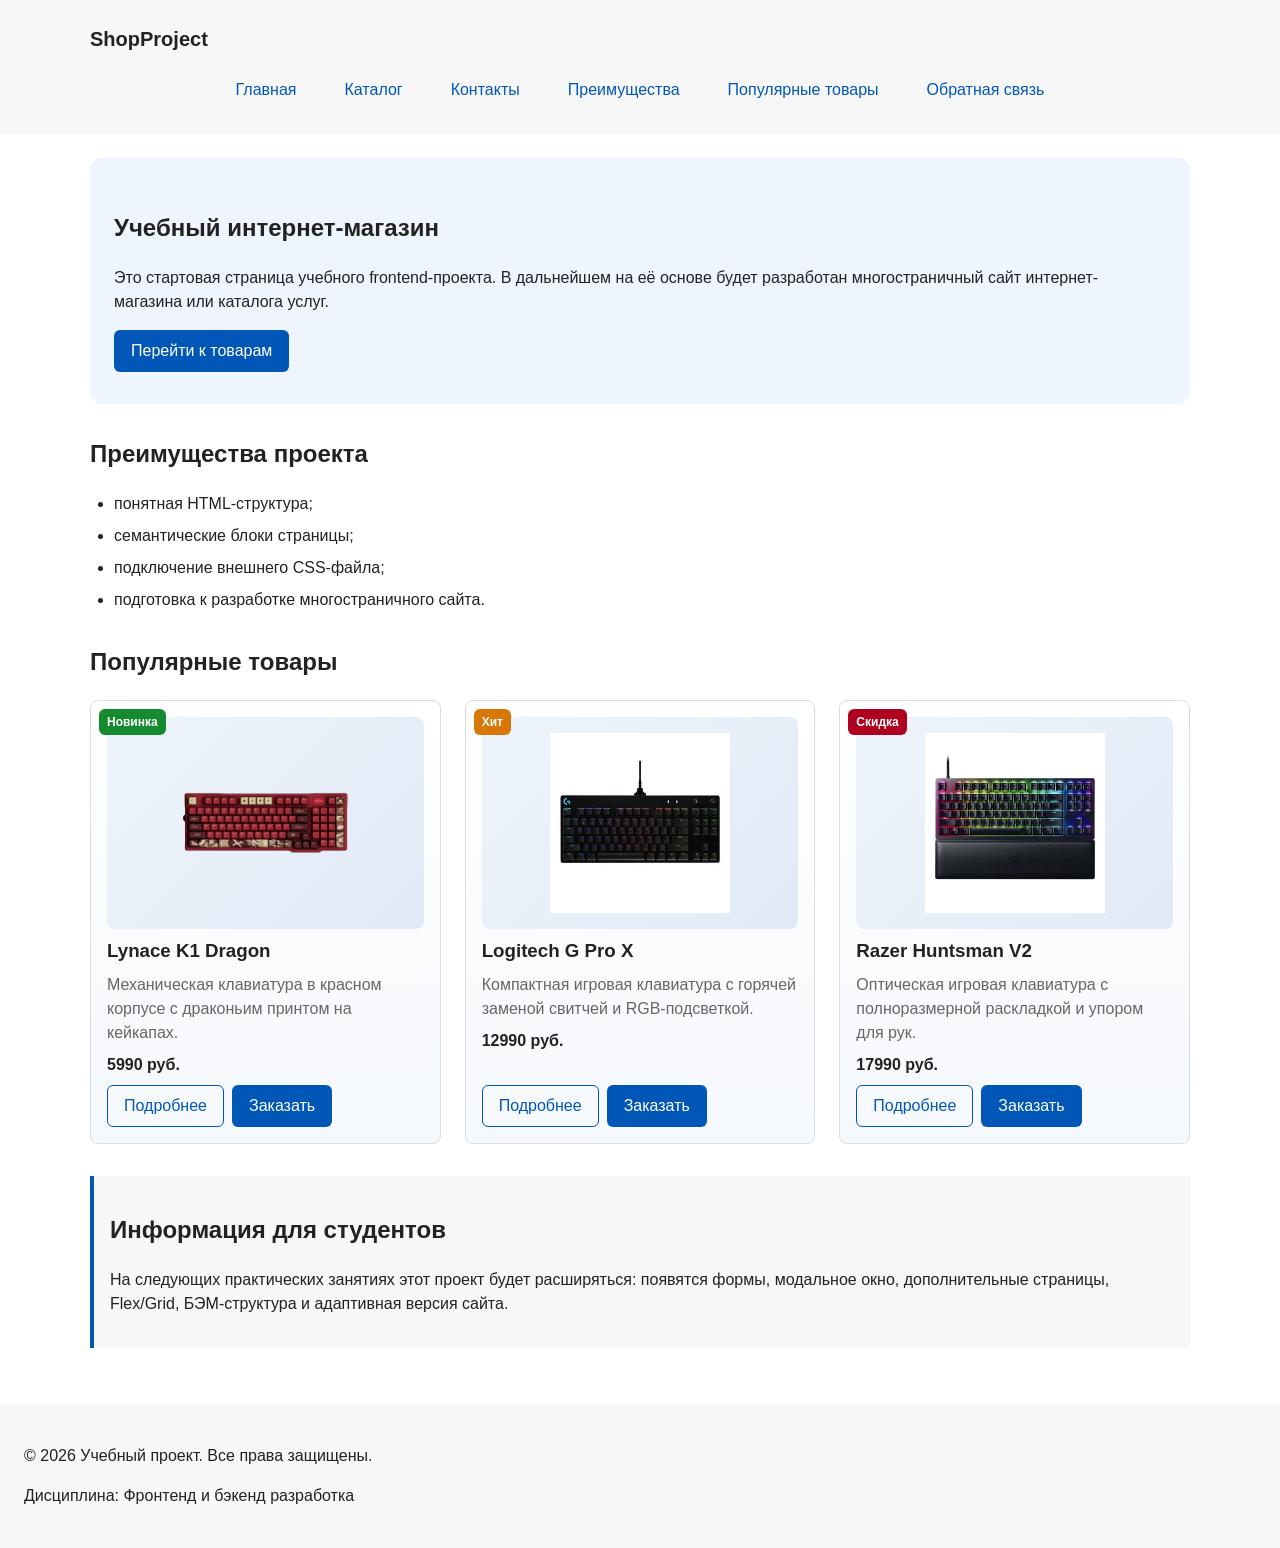
==== index.html @ 28cc7374 "chore: import original KR1 keyboard shop" ====
<!doctype html>
<html lang="ru">
  <head>
    <meta charset="UTF-8" />
    <meta name="viewport" content="width=device-width, initial-scale=1.0" />
    <title>Каталог товаров</title>
    <link rel="stylesheet" href="css/style.css" />
    <script src="js/main.js" defer></script>
  </head>
  <body>
    <header>
      <div class="site-header">
        <a class="site-logo" href="index.html">ShopProject</a>

        <nav class="site-nav" aria-label="Основная навигация">
          <ul class="site-nav__list">
            <li><a href="index.html">Главная</a></li>
            <li><a href="catalog.html">Каталог</a></li>
            <li><a href="contacts.html">Контакты</a></li>
            <li><a href="index.html#advantages">Преимущества</a></li>
            <li><a href="index.html#popular">Популярные товары</a></li>
            <li><a href="index.html#contacts">Обратная связь</a></li>
          </ul>
        </nav>
      </div>
    </header>

    <main>
      <section class="hero">
        <h1>Учебный интернет-магазин</h1>
        <p>
          Это стартовая страница учебного frontend-проекта. В дальнейшем на её
          основе будет разработан многостраничный сайт интернет-магазина или
          каталога услуг.
        </p>
        <a class="button" href="#popular">Перейти к товарам</a>
      </section>

      <section class="section" id="advantages">
        <h2>Преимущества проекта</h2>

        <ul class="advantages-list">
          <li>понятная HTML-структура;</li>
          <li>семантические блоки страницы;</li>
          <li>подключение внешнего CSS-файла;</li>
          <li>подготовка к разработке многостраничного сайта.</li>
        </ul>
      </section>

      <section class="section" id="popular">
        <h2>Популярные товары</h2>
        <div class="products-grid">
          <article class="product-card product-card--new">
            <span class="product-card__badge">Новинка</span>
            <div class="product-card__image-wrap">
              <img
                class="product-card__image"
                src="images/product-1.jpg"
                alt="Клавиатура Lynace K1 Dragon"
              />
            </div>
            <h3 class="product-card__title">Lynace K1 Dragon</h3>
            <p class="product-card__description">
              Механическая клавиатура в красном корпусе с драконьим принтом на
              кейкапах.
            </p>
            <p class="product-card__price">5990 руб.</p>
            <div class="product-card__actions">
              <a class="button button--ghost" href="product-1.html"
                >Подробнее</a
              >
              <button
                class="button product-card__button"
                type="button"
                data-product="Lynace K1 Dragon"
              >
                Заказать
              </button>
            </div>
          </article>

          <article class="product-card product-card--hit">
            <span class="product-card__badge">Хит</span>
            <div class="product-card__image-wrap">
              <img
                class="product-card__image"
                src="images/product-2.jpg"
                alt="Клавиатура Logitech G Pro X"
              />
            </div>
            <h3 class="product-card__title">Logitech G Pro X</h3>
            <p class="product-card__description">
              Компактная игровая клавиатура с горячей заменой свитчей и
              RGB-подсветкой.
            </p>
            <p class="product-card__price">12990 руб.</p>
            <div class="product-card__actions">
              <a class="button button--ghost" href="product-2.html"
                >Подробнее</a
              >
              <button
                class="button product-card__button"
                type="button"
                data-product="Logitech G Pro X"
              >
                Заказать
              </button>
            </div>
          </article>

          <article class="product-card product-card--discount">
            <span class="product-card__badge">Скидка</span>
            <div class="product-card__image-wrap">
              <img
                class="product-card__image"
                src="images/product-3.jpg"
                alt="Клавиатура Razer Huntsman V2"
              />
            </div>
            <h3 class="product-card__title">Razer Huntsman V2</h3>
            <p class="product-card__description">
              Оптическая игровая клавиатура с полноразмерной раскладкой и упором
              для рук.
            </p>
            <p class="product-card__price">17990 руб.</p>
            <div class="product-card__actions">
              <a class="button button--ghost" href="product.html">Подробнее</a>
              <button
                class="button product-card__button"
                type="button"
                data-product="Razer Huntsman V2"
              >
                Заказать
              </button>
            </div>
          </article>
        </div>
      </section>

      <aside class="aside-info">
        <h2>Информация для студентов</h2>
        <p>
          На следующих практических занятиях этот проект будет расширяться:
          появятся формы, модальное окно, дополнительные страницы, Flex/Grid,
          БЭМ-структура и адаптивная версия сайта.
        </p>
      </aside>
    </main>

    <footer id="contacts">
      <p>&copy; 2026 Учебный проект. Все права защищены.</p>
      <p>Дисциплина: Фронтенд и бэкенд разработка</p>
    </footer>
    <dialog
      class="order-dialog"
      id="order-dialog"
      aria-labelledby="order-dialog-title"
    >
      <h2 id="order-dialog-title">Оформление заявки</h2>

      <form
        class="order-form"
        id="order-form"
        action="#"
        method="post"
        novalidate
      >
        <input id="selected-product" name="selected-product" type="hidden" />

        <div class="form-field">
          <label for="order-name">Имя</label>
          <input
            id="order-name"
            name="name"
            type="text"
            placeholder="Введите ваше имя"
            minlength="2"
            autocomplete="given-name"
            required
          />
        </div>

        <div class="form-field">
          <label for="order-email">E-mail</label>
          <input
            id="order-email"
            name="email"
            type="email"
            placeholder="example@mail.ru"
            autocomplete="email"
            required
          />
        </div>

        <div class="form-field">
          <label for="order-phone">Телефон</label>
          <input
            id="order-phone"
            name="phone"
            type="tel"
            inputmode="tel"
            placeholder="+7 (900) 000-00-00"
            pattern="^\+7 \(\d{3}\) \d{3}-\d{2}-\d{2}$"
            required
          />
          <small>Формат: +7 (900) 000-00-00</small>
        </div>

        <div class="form-field">
          <label for="order-date">Дата связи</label>
          <input id="order-date" name="date" type="date" />
        </div>

        <div class="form-field">
          <label for="order-topic">Тема заявки</label>
          <select id="order-topic" name="topic" required>
            <option value="">Выберите тему</option>
            <option value="product">Заказ товара</option>
            <option value="consultation">Консультация</option>
            <option value="delivery">Доставка</option>
          </select>
        </div>

        <div class="form-field">
          <label for="order-comment">Комментарий</label>
          <textarea
            id="order-comment"
            name="comment"
            rows="4"
            placeholder="Укажите дополнительную информацию"
          ></textarea>
        </div>

        <div class="form-field form-field--checkbox">
          <label>
            <input
              id="order-agreement"
              name="agreement"
              type="checkbox"
              required
            />
            Я согласен на обработку данных
          </label>
        </div>

        <div class="form-actions">
          <button type="button" id="close-order-dialog">Закрыть</button>
          <button type="submit">Отправить заявку</button>
        </div>
      </form>
    </dialog>

    <p class="success-message" id="success-message" hidden>
      Форма успешно отправлена!
    </p>
  </body>
</html>
---- css/style.css ----
:root {
  --color-bg: #ffffff;
  --color-text: #222222;
  --color-muted: #666666;
  --color-primary: #0057b8;
  --color-primary-dark: #003f86;
  --color-border: #dddddd;
  --color-surface: #f7f7f7;
  --color-surface-accent: #eef5ff;
  --color-danger: #b00020;
  --color-success: #168a2f;
  --color-success-bg: #eefaf0;
  --color-white: #ffffff;

  /* Бэкграунды для карточек и фото */
  --card-bg: linear-gradient(180deg, #ffffff 0%, #f5f8fc 100%);
  --photo-bg: linear-gradient(135deg, #eef4fb 0%, #e0eaf6 100%);

  --space-xs: 4px;
  --space-sm: 8px;
  --space-md: 16px;
  --space-lg: 24px;
  --space-xl: 32px;
  --radius-sm: 6px;
  --radius-md: 8px;
  --radius-lg: 12px;
  --container-width: 1100px;
}

* { box-sizing: border-box; }

html { scroll-behavior: smooth; }

/* === ГЛАВНОЕ: футер всегда внизу === */
body {
  margin: 0;
  min-height: 100vh;
  display: grid;
  grid-template-rows: auto 1fr auto;
  font-family: Arial, sans-serif;
  line-height: 1.5;
  color: var(--color-text);
  background-color: var(--color-bg);
}

header, main, footer { padding: var(--space-lg); }
header, footer { background-color: var(--color-surface); }

a { color: var(--color-primary); }
a:hover { color: var(--color-primary-dark); }
a:focus-visible,
button:focus-visible,
input:focus-visible,
select:focus-visible,
textarea:focus-visible {
  outline: 2px solid var(--color-primary);
  outline-offset: 3px;
}

img { max-width: 100%; display: block; }

/* === Шапка === */
.site-header { max-width: var(--container-width); margin: 0 auto; }
.site-logo {
  font-weight: bold;
  text-decoration: none;
  color: var(--color-text);
  font-size: 1.25rem;
}
.site-nav__list {
  display: flex;
  flex-wrap: wrap;
  justify-content: center;
  align-items: center;
  gap: var(--space-md);
  padding: 0;
  margin: var(--space-md) 0 0;
  list-style: none;
}
.site-nav__list a {
  display: inline-block;
  padding: var(--space-sm) var(--space-md);
  color: var(--color-primary);
  text-decoration: none;
  border-radius: var(--radius-sm);
}
.site-nav__list a:hover,
.site-nav__link--active {
  color: var(--color-white);
  background-color: var(--color-primary);
}

/* === Секции === */
.hero {
  max-width: var(--container-width);
  margin: 0 auto var(--space-xl);
  padding: var(--space-xl) var(--space-lg);
  background-color: var(--color-surface-accent);
  border-radius: var(--radius-lg);
}
.section { max-width: var(--container-width); margin: 0 auto var(--space-xl); }
.section h2 { margin-top: 0; }
.advantages-list {
  display: grid;
  gap: var(--space-sm);
  padding-left: var(--space-lg);
}

/* === Карточки товаров === */
.products-grid {
  display: grid;
  grid-template-columns: repeat(3, 1fr);
  gap: var(--space-lg);
}
.product-card {
  position: relative;
  display: flex;
  flex-direction: column;
  gap: var(--space-sm);
  padding: var(--space-md);
  border: 1px solid var(--color-border);
  border-radius: var(--radius-md);
  background: var(--card-bg);
  transition: border-color 0.2s ease, box-shadow 0.2s ease, transform 0.2s ease;
}
.product-card:hover {
  border-color: var(--color-primary);
  box-shadow: 0 6px 18px rgba(0, 87, 184, 0.12);
  transform: translateY(-2px);
}

/* Подложка под фото */
.product-card__image-wrap {
  display: flex;
  align-items: center;
  justify-content: center;
  min-height: 200px;
  padding: var(--space-md);
  background: var(--photo-bg);
  border-radius: var(--radius-md);
}
.product-card__image {
  max-height: 180px;
  width: auto;
  object-fit: contain;
}

.product-card__badge {
  position: absolute;
  top: var(--space-sm);
  left: var(--space-sm);
  z-index: 2;
  padding: var(--space-xs) var(--space-sm);
  font-size: 12px;
  font-weight: 700;
  color: var(--color-white);
  background-color: var(--color-danger);
  border-radius: var(--radius-sm);
}
.product-card--new .product-card__badge { background-color: var(--color-success); }
.product-card--hit .product-card__badge { background-color: #d97706; }
.product-card--discount .product-card__badge { background-color: var(--color-danger); }

.product-card__title { margin: 0; }
.product-card__description { margin: 0; color: var(--color-muted); }
.product-card__price { margin: 0; font-weight: 700; }
.product-card__actions {
  display: flex;
  flex-wrap: wrap;
  gap: var(--space-sm);
  margin-top: auto;
}

/* === Кнопки === */
.button {
  display: inline-block;
  padding: var(--space-sm) var(--space-md);
  color: var(--color-white);
  background-color: var(--color-primary);
  text-decoration: none;
  border: 1px solid transparent;
  border-radius: var(--radius-sm);
  cursor: pointer;
  font: inherit;
}
.button:hover { background-color: var(--color-primary-dark); }
.button:focus-visible { outline: 2px solid var(--color-primary); outline-offset: 3px; }
.button:disabled, .button--disabled { opacity: 0.6; cursor: not-allowed; }
.button--ghost {
  color: var(--color-primary);
  background-color: transparent;
  border-color: var(--color-primary);
}
.button--ghost:hover { color: var(--color-white); background-color: var(--color-primary); }

/* === Aside === */
.aside-info {
  max-width: var(--container-width);
  margin: 0 auto var(--space-xl);
  padding: var(--space-md);
  border-left: 4px solid var(--color-primary);
  background-color: var(--color-surface);
}

/* === Хлебные крошки === */
.breadcrumbs {
  max-width: var(--container-width);
  margin: 0 auto var(--space-md);
  font-size: 14px;
  color: var(--color-muted);
}
.breadcrumbs a { color: var(--color-primary); }
.breadcrumbs span::before { content: " / "; color: var(--color-muted); }

/* === Каталог с фильтрами === */
.catalog-layout {
  max-width: var(--container-width);
  margin: 0 auto var(--space-xl);
  display: grid;
  grid-template-columns: 260px 1fr;
  grid-template-areas: "filters products";
  gap: var(--space-lg);
}
.catalog-filters {
  grid-area: filters;
  position: sticky;
  top: var(--space-md);
  align-self: start;
  padding: var(--space-md);
  border: 1px solid var(--color-border);
  border-radius: var(--radius-md);
  background-color: var(--color-surface);
}
.catalog-products { grid-area: products; }
.filters-form { display: grid; gap: var(--space-md); }
.filters-form fieldset {
  margin: 0;
  padding: var(--space-md);
  border: 1px solid var(--color-border);
  border-radius: var(--radius-sm);
}
.filters-form legend { font-weight: 700; }
.filters-form label { display: block; margin-bottom: var(--space-sm); }
.filters-form input[type="number"] {
  width: 100%;
  padding: 8px 10px;
  border: 1px solid var(--color-border);
  border-radius: var(--radius-sm);
  font: inherit;
}

/* === Карточка товара (страница) === */
.product-detail {
  max-width: var(--container-width);
  margin: 0 auto var(--space-xl);
  display: grid;
  grid-template-columns: minmax(280px, 1fr) 1.2fr;
  gap: var(--space-xl);
  align-items: start;
}
.product-detail__media {
  display: flex;
  align-items: center;
  justify-content: center;
  padding: var(--space-lg);
  background: var(--photo-bg);
  border-radius: var(--radius-lg);
  border: 1px solid var(--color-border);
}
.product-detail__image {
  max-height: 360px;
  width: auto;
  object-fit: contain;
}
.product-detail__info { padding: var(--space-md); background: var(--card-bg); border-radius: var(--radius-lg); }
.product-detail__price {
  font-size: 1.5rem;
  font-weight: 700;
  color: var(--color-primary);
}
.product-detail__features { padding-left: var(--space-lg); }
.product-detail__actions {
  display: flex;
  flex-wrap: wrap;
  gap: var(--space-sm);
  margin-top: var(--space-lg);
}

/* === Таблица === */
.table-wrap { overflow-x: auto; }
.spec-table { width: 100%; border-collapse: collapse; background-color: var(--color-bg); }
.spec-table caption {
  caption-side: top;
  text-align: left;
  font-weight: 700;
  margin-bottom: var(--space-sm);
}
.spec-table th, .spec-table td {
  padding: var(--space-sm) var(--space-md);
  border: 1px solid var(--color-border);
  text-align: left;
}
.spec-table thead th { background-color: var(--color-surface-accent); }
.spec-table tbody th { background-color: var(--color-surface); }

/* === Форма === */
.order-form { max-width: 640px; }
.order-form--page {
  margin: 0 auto;
  padding: var(--space-lg);
  border: 1px solid var(--color-border);
  border-radius: var(--radius-md);
  background: var(--card-bg);
}
.form-field { margin-bottom: var(--space-md); }
.form-field label { display: block; margin-bottom: var(--space-xs); }
.form-field input, .form-field select, .form-field textarea {
  width: 100%;
  padding: var(--space-sm) var(--space-md);
  border: 1px solid var(--color-border);
  border-radius: var(--radius-sm);
  font: inherit;
}
.form-field input[type="checkbox"] { width: auto; }
.form-field small { display: block; margin-top: var(--space-xs); color: var(--color-muted); }
.form-field input:hover, .form-field select:hover, .form-field textarea:hover { border-color: var(--color-primary); }
[aria-invalid="true"] { border-color: var(--color-danger); }
.form-actions { display: flex; gap: var(--space-sm); margin-top: var(--space-lg); }

.success-message {
  max-width: var(--container-width);
  margin: var(--space-lg) auto;
  padding: var(--space-md);
  border-left: 4px solid var(--color-success);
  background-color: var(--color-success-bg);
}

/* === Модальное окно === */
.order-dialog {
  width: min(100% - 32px, 560px);
  padding: var(--space-lg);
  border: none;
  border-radius: var(--radius-lg);
}
.order-dialog::backdrop { background-color: rgba(0, 0, 0, 0.5); }

/* === Фиксированная кнопка «Наверх» === */
.fixed-up {
  position: fixed;
  right: var(--space-lg);
  bottom: var(--space-lg);
  z-index: 10;
  padding: var(--space-sm) var(--space-md);
  color: var(--color-white);
  background-color: var(--color-primary);
  border-radius: var(--radius-sm);
  text-decoration: none;
  box-shadow: 0 2px 8px rgba(0, 0, 0, 0.2);
}
.fixed-up:hover { background-color: var(--color-primary-dark); }

:target { outline: 2px dashed var(--color-primary); outline-offset: 4px; }

/* === Адаптивность === */
@media (max-width: 800px) {
  .products-grid { grid-template-columns: repeat(2, 1fr); }
  .catalog-layout { grid-template-columns: 1fr; grid-template-areas: "filters" "products"; }
  .catalog-filters { position: static; }
  .product-detail { grid-template-columns: 1fr; }
}
@media (max-width: 520px) {
  .products-grid { grid-template-columns: 1fr; }
  .site-nav__list { flex-direction: column; align-items: stretch; }
}
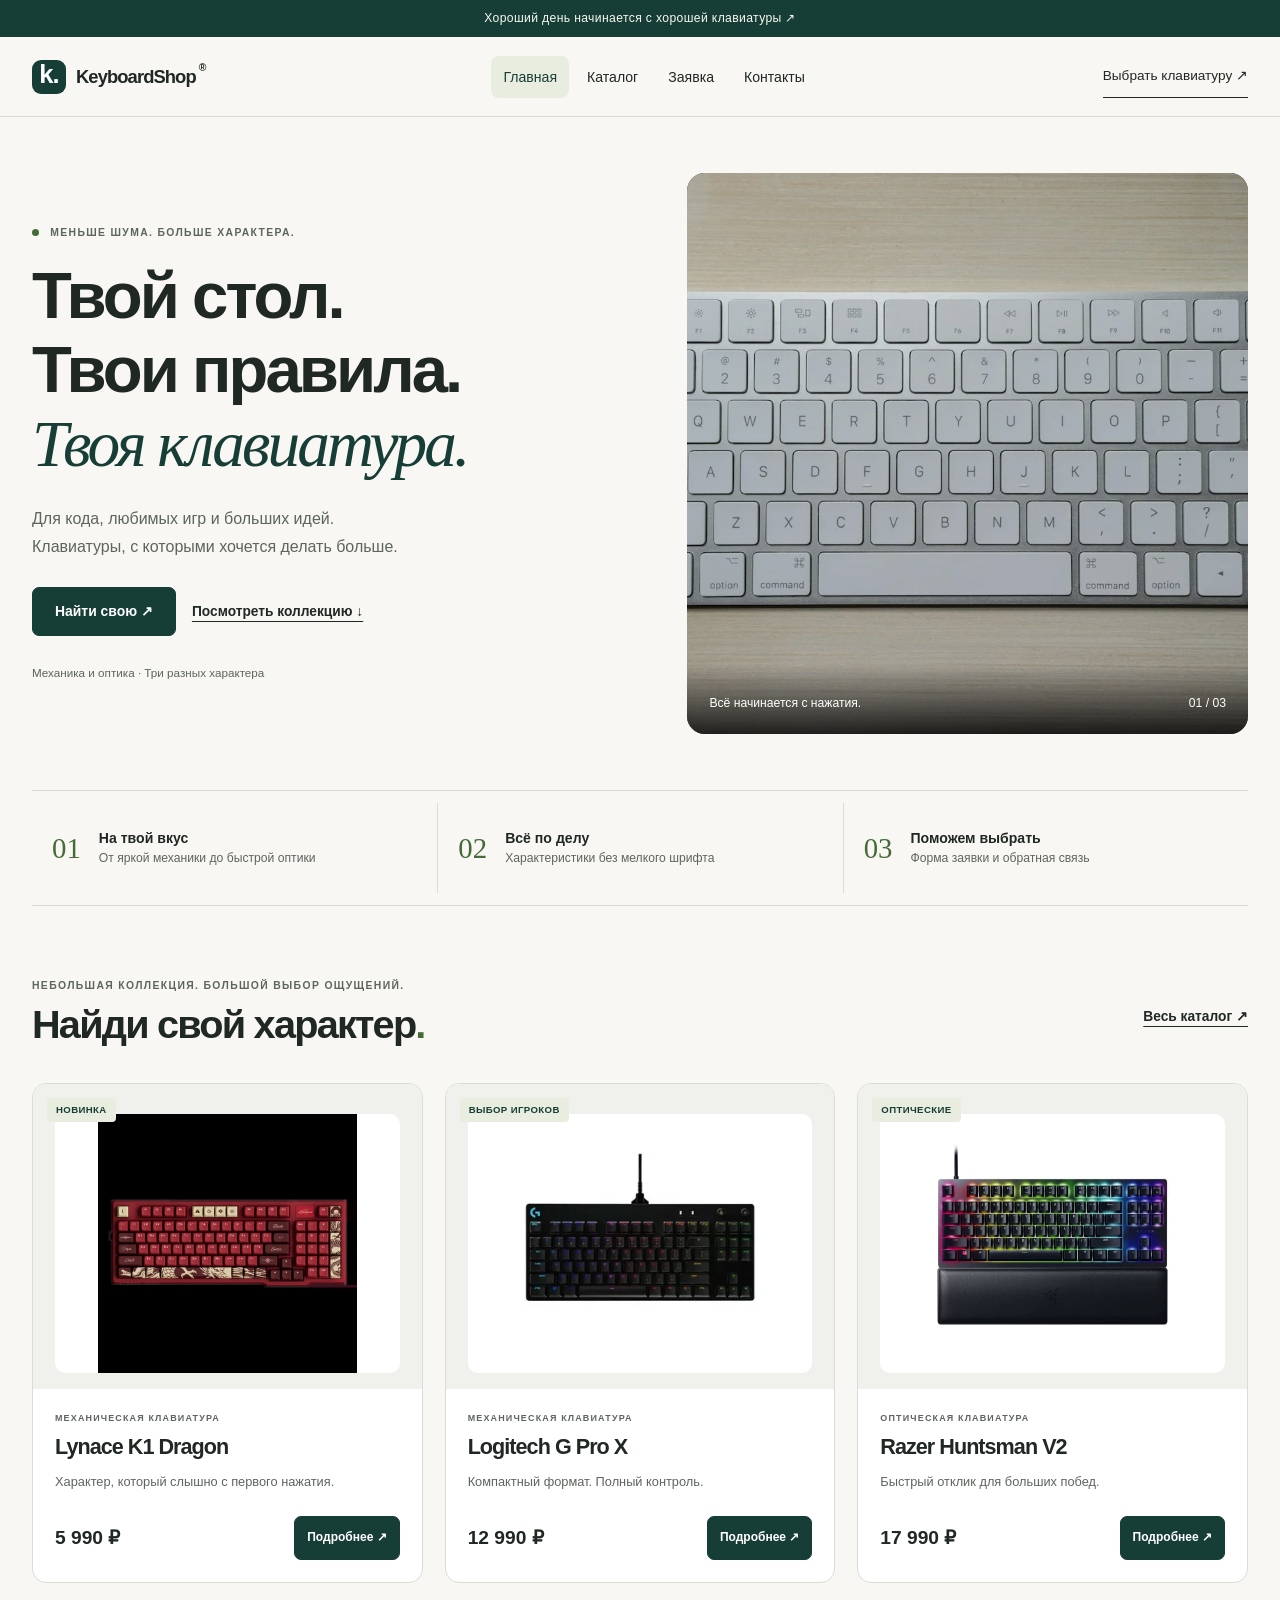
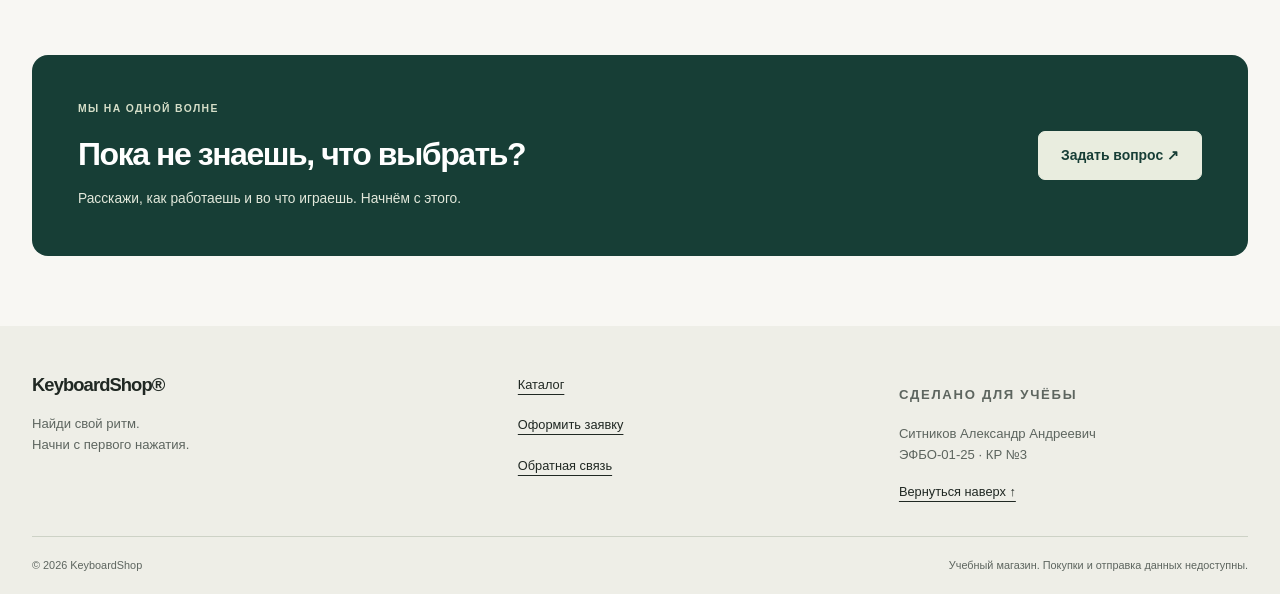
==== commit f9ff059d: "feat: add responsive layout styles" ====
--- a/index.html
+++ b/index.html
@@ -1,257 +1,5 @@
 <!doctype html>
-<html lang="ru">
-  <head>
-    <meta charset="UTF-8" />
-    <meta name="viewport" content="width=device-width, initial-scale=1.0" />
-    <title>Каталог товаров</title>
-    <link rel="stylesheet" href="css/style.css" />
-    <script src="js/main.js" defer></script>
-  </head>
-  <body>
-    <header>
-      <div class="site-header">
-        <a class="site-logo" href="index.html">ShopProject</a>
-
-        <nav class="site-nav" aria-label="Основная навигация">
-          <ul class="site-nav__list">
-            <li><a href="index.html">Главная</a></li>
-            <li><a href="catalog.html">Каталог</a></li>
-            <li><a href="contacts.html">Контакты</a></li>
-            <li><a href="index.html#advantages">Преимущества</a></li>
-            <li><a href="index.html#popular">Популярные товары</a></li>
-            <li><a href="index.html#contacts">Обратная связь</a></li>
-          </ul>
-        </nav>
-      </div>
-    </header>
-
-    <main>
-      <section class="hero">
-        <h1>Учебный интернет-магазин</h1>
-        <p>
-          Это стартовая страница учебного frontend-проекта. В дальнейшем на её
-          основе будет разработан многостраничный сайт интернет-магазина или
-          каталога услуг.
-        </p>
-        <a class="button" href="#popular">Перейти к товарам</a>
-      </section>
-
-      <section class="section" id="advantages">
-        <h2>Преимущества проекта</h2>
-
-        <ul class="advantages-list">
-          <li>понятная HTML-структура;</li>
-          <li>семантические блоки страницы;</li>
-          <li>подключение внешнего CSS-файла;</li>
-          <li>подготовка к разработке многостраничного сайта.</li>
-        </ul>
-      </section>
-
-      <section class="section" id="popular">
-        <h2>Популярные товары</h2>
-        <div class="products-grid">
-          <article class="product-card product-card--new">
-            <span class="product-card__badge">Новинка</span>
-            <div class="product-card__image-wrap">
-              <img
-                class="product-card__image"
-                src="images/product-1.jpg"
-                alt="Клавиатура Lynace K1 Dragon"
-              />
-            </div>
-            <h3 class="product-card__title">Lynace K1 Dragon</h3>
-            <p class="product-card__description">
-              Механическая клавиатура в красном корпусе с драконьим принтом на
-              кейкапах.
-            </p>
-            <p class="product-card__price">5990 руб.</p>
-            <div class="product-card__actions">
-              <a class="button button--ghost" href="product-1.html"
-                >Подробнее</a
-              >
-              <button
-                class="button product-card__button"
-                type="button"
-                data-product="Lynace K1 Dragon"
-              >
-                Заказать
-              </button>
-            </div>
-          </article>
-
-          <article class="product-card product-card--hit">
-            <span class="product-card__badge">Хит</span>
-            <div class="product-card__image-wrap">
-              <img
-                class="product-card__image"
-                src="images/product-2.jpg"
-                alt="Клавиатура Logitech G Pro X"
-              />
-            </div>
-            <h3 class="product-card__title">Logitech G Pro X</h3>
-            <p class="product-card__description">
-              Компактная игровая клавиатура с горячей заменой свитчей и
-              RGB-подсветкой.
-            </p>
-            <p class="product-card__price">12990 руб.</p>
-            <div class="product-card__actions">
-              <a class="button button--ghost" href="product-2.html"
-                >Подробнее</a
-              >
-              <button
-                class="button product-card__button"
-                type="button"
-                data-product="Logitech G Pro X"
-              >
-                Заказать
-              </button>
-            </div>
-          </article>
-
-          <article class="product-card product-card--discount">
-            <span class="product-card__badge">Скидка</span>
-            <div class="product-card__image-wrap">
-              <img
-                class="product-card__image"
-                src="images/product-3.jpg"
-                alt="Клавиатура Razer Huntsman V2"
-              />
-            </div>
-            <h3 class="product-card__title">Razer Huntsman V2</h3>
-            <p class="product-card__description">
-              Оптическая игровая клавиатура с полноразмерной раскладкой и упором
-              для рук.
-            </p>
-            <p class="product-card__price">17990 руб.</p>
-            <div class="product-card__actions">
-              <a class="button button--ghost" href="product.html">Подробнее</a>
-              <button
-                class="button product-card__button"
-                type="button"
-                data-product="Razer Huntsman V2"
-              >
-                Заказать
-              </button>
-            </div>
-          </article>
-        </div>
-      </section>
-
-      <aside class="aside-info">
-        <h2>Информация для студентов</h2>
-        <p>
-          На следующих практических занятиях этот проект будет расширяться:
-          появятся формы, модальное окно, дополнительные страницы, Flex/Grid,
-          БЭМ-структура и адаптивная версия сайта.
-        </p>
-      </aside>
-    </main>
-
-    <footer id="contacts">
-      <p>&copy; 2026 Учебный проект. Все права защищены.</p>
-      <p>Дисциплина: Фронтенд и бэкенд разработка</p>
-    </footer>
-    <dialog
-      class="order-dialog"
-      id="order-dialog"
-      aria-labelledby="order-dialog-title"
-    >
-      <h2 id="order-dialog-title">Оформление заявки</h2>
-
-      <form
-        class="order-form"
-        id="order-form"
-        action="#"
-        method="post"
-        novalidate
-      >
-        <input id="selected-product" name="selected-product" type="hidden" />
-
-        <div class="form-field">
-          <label for="order-name">Имя</label>
-          <input
-            id="order-name"
-            name="name"
-            type="text"
-            placeholder="Введите ваше имя"
-            minlength="2"
-            autocomplete="given-name"
-            required
-          />
-        </div>
-
-        <div class="form-field">
-          <label for="order-email">E-mail</label>
-          <input
-            id="order-email"
-            name="email"
-            type="email"
-            placeholder="example@mail.ru"
-            autocomplete="email"
-            required
-          />
-        </div>
-
-        <div class="form-field">
-          <label for="order-phone">Телефон</label>
-          <input
-            id="order-phone"
-            name="phone"
-            type="tel"
-            inputmode="tel"
-            placeholder="+7 (900) 000-00-00"
-            pattern="^\+7 \(\d{3}\) \d{3}-\d{2}-\d{2}$"
-            required
-          />
-          <small>Формат: +7 (900) 000-00-00</small>
-        </div>
-
-        <div class="form-field">
-          <label for="order-date">Дата связи</label>
-          <input id="order-date" name="date" type="date" />
-        </div>
-
-        <div class="form-field">
-          <label for="order-topic">Тема заявки</label>
-          <select id="order-topic" name="topic" required>
-            <option value="">Выберите тему</option>
-            <option value="product">Заказ товара</option>
-            <option value="consultation">Консультация</option>
-            <option value="delivery">Доставка</option>
-          </select>
-        </div>
-
-        <div class="form-field">
-          <label for="order-comment">Комментарий</label>
-          <textarea
-            id="order-comment"
-            name="comment"
-            rows="4"
-            placeholder="Укажите дополнительную информацию"
-          ></textarea>
-        </div>
-
-        <div class="form-field form-field--checkbox">
-          <label>
-            <input
-              id="order-agreement"
-              name="agreement"
-              type="checkbox"
-              required
-            />
-            Я согласен на обработку данных
-          </label>
-        </div>
-
-        <div class="form-actions">
-          <button type="button" id="close-order-dialog">Закрыть</button>
-          <button type="submit">Отправить заявку</button>
-        </div>
-      </form>
-    </dialog>
-
-    <p class="success-message" id="success-message" hidden>
-      Форма успешно отправлена!
-    </p>
-  </body>
-</html>
+<html lang="ru"><head><meta charset="utf-8"><meta name="viewport" content="width=device-width, initial-scale=1.0"><meta name="description" content="Механические и оптические клавиатуры. Найдите свой характер в коллекции KeyboardShop."><meta name="theme-color" content="#173e36"><title>Клавиатуры с характером — KeyboardShop</title><link rel="icon" href="images/favicon.svg" type="image/svg+xml"><link rel="stylesheet" href="css/style.css"><link rel="stylesheet" href="css/responsive.css"><script src="js/main.js" defer></script></head>
+<body id="top"><a class="skip-link" href="#main">Перейти к содержимому</a><div class="announcement">Хороший день начинается с хорошей клавиатуры ↗</div><header class="site-header"><div class="container site-header__inner"><a class="site-logo" href="index.html"><span class="logo-key" aria-hidden="true">k.</span>KeyboardShop<span class="logo-dot" aria-hidden="true">®</span></a><details class="nav-menu"><summary>Меню <span aria-hidden="true">☰</span></summary><nav aria-label="Основная навигация"><ul class="site-nav__list"><li><a href="index.html" aria-current="page">Главная</a></li><li><a href="catalog.html">Каталог</a></li><li><a href="order.html">Заявка</a></li><li><a href="contacts.html">Контакты</a></li></ul></nav></details><a class="header-link" href="catalog.html">Выбрать клавиатуру ↗</a></div></header><main id="main" class="container" tabindex="-1"><section class="hero"><div class="hero__content"><p class="eyebrow"><span class="status-dot"></span> Меньше шума. Больше характера.</p><h1>Твой стол.<br>Твои правила.<br><em>Твоя клавиатура.</em></h1><p class="hero__description">Для кода, любимых игр и больших идей.<br>Клавиатуры, с которыми хочется делать больше.</p><div class="hero__actions"><a class="button" href="catalog.html">Найти свою ↗</a><a class="text-link" href="#popular">Посмотреть коллекцию ↓</a></div><p class="hero__footnote">Механика и оптика · Три разных характера</p></div><div class="hero__visual"><picture><source media="(min-width: 768px)" type="image/webp" srcset="images/hero-1200.webp"><source type="image/webp" srcset="images/hero-640.webp"><img src="images/hero.jpg" width="1200" height="900" alt="Механическая клавиатура с подсветкой на рабочем столе" fetchpriority="high"></picture><div class="hero__caption"><span>Всё начинается с нажатия.</span><span aria-hidden="true">01 / 03</span></div></div></section><section class="advantages" id="advantages" aria-label="Почему KeyboardShop"><div><span class="feature-number">01</span><p><strong>На твой вкус</strong><br>От яркой механики до быстрой оптики</p></div><div><span class="feature-number">02</span><p><strong>Всё по делу</strong><br>Характеристики без мелкого шрифта</p></div><div><span class="feature-number">03</span><p><strong>Поможем выбрать</strong><br>Форма заявки и обратная связь</p></div></section><section class="section" id="popular"><div class="section-heading"><div><p class="eyebrow">Небольшая коллекция. Большой выбор ощущений.</p><h2>Найди свой характер<span class="accent">.</span></h2></div><a class="text-link" href="catalog.html">Весь каталог ↗</a></div><div class="products-grid"><article class="product-card" data-price="5990" data-kind="mechanical"><div class="product-card__image-wrap"><span class="product-card__badge">Новинка</span><picture><source type="image/webp" srcset="images/product-1-320.webp 320w, images/product-1-800.webp 800w" sizes="(min-width: 1024px) 350px, (min-width: 640px) 45vw, 90vw"><img class="product-card__image" src="images/product-1.jpg" alt="Lynace K1 Dragon — клавиатура из каталога" width="800" height="800" loading=lazy></picture></div><div class="product-card__body"><p class="eyebrow">Механическая клавиатура</p><h3 class="product-card__title"><a href="product-1.html">Lynace K1 Dragon</a></h3><p class="product-card__description">Характер, который слышно с первого нажатия.</p><div class="product-card__bottom"><p class="product-card__price">5 990 ₽</p><a class="button button--small" href="product-1.html" aria-label="Подробнее о Lynace K1 Dragon">Подробнее ↗</a></div></div></article><article class="product-card" data-price="12990" data-kind="mechanical"><div class="product-card__image-wrap"><span class="product-card__badge">Выбор игроков</span><picture><source type="image/webp" srcset="images/product-2-320.webp 320w" sizes="(min-width: 1024px) 350px, (min-width: 640px) 45vw, 90vw"><img class="product-card__image" src="images/product-2.jpg" alt="Logitech G Pro X — клавиатура из каталога" width="320" height="320" loading=lazy></picture></div><div class="product-card__body"><p class="eyebrow">Механическая клавиатура</p><h3 class="product-card__title"><a href="product-2.html">Logitech G Pro X</a></h3><p class="product-card__description">Компактный формат. Полный контроль.</p><div class="product-card__bottom"><p class="product-card__price">12 990 ₽</p><a class="button button--small" href="product-2.html" aria-label="Подробнее о Logitech G Pro X">Подробнее ↗</a></div></div></article><article class="product-card" data-price="17990" data-kind="optical"><div class="product-card__image-wrap"><span class="product-card__badge">Оптические</span><picture><source type="image/webp" srcset="images/product-3-320.webp 320w, images/product-3-800.webp 800w" sizes="(min-width: 1024px) 350px, (min-width: 640px) 45vw, 90vw"><img class="product-card__image" src="images/product-3.jpg" alt="Razer Huntsman V2 — клавиатура из каталога" width="800" height="800" loading=lazy></picture></div><div class="product-card__body"><p class="eyebrow">Оптическая клавиатура</p><h3 class="product-card__title"><a href="product.html">Razer Huntsman V2</a></h3><p class="product-card__description">Быстрый отклик для больших побед.</p><div class="product-card__bottom"><p class="product-card__price">17 990 ₽</p><a class="button button--small" href="product.html" aria-label="Подробнее о Razer Huntsman V2">Подробнее ↗</a></div></div></article></div></section><section class="help-banner"><div><p class="eyebrow">Мы на одной волне</p><h2>Пока не знаешь, что выбрать?</h2><p>Расскажи, как работаешь и во что играешь. Начнём с этого.</p></div><a class="button button--light" href="contacts.html#feedback">Задать вопрос ↗</a></section></main>
+<footer class="site-footer" id="contacts"><div class="container footer-grid"><div><a class="site-logo" href="index.html">KeyboardShop®</a><p>Найди свой ритм.<br>Начни с первого нажатия.</p></div><nav aria-label="Навигация в подвале"><a href="catalog.html">Каталог</a><a href="order.html">Оформить заявку</a><a href="contacts.html#feedback">Обратная связь</a></nav><div><p class="eyebrow">Сделано для учёбы</p><p>Ситников Александр Андреевич<br>ЭФБО-01-25 · КР №3</p><a href="#top">Вернуться наверх ↑</a></div></div><div class="container footer-bottom"><span>© 2026 KeyboardShop</span><span>Учебный магазин. Покупки и отправка данных недоступны.</span></div></footer>
+<dialog class="order-dialog" id="order-dialog" aria-labelledby="dialog-title"><div class="dialog-heading"><h2 id="dialog-title">Быстрая заявка</h2><button class="icon-button" type="button" data-close-dialog aria-label="Закрыть окно">×</button></div><p id="dialog-product"></p><p>Данные проверяются локально и не отправляются.</p><form class="order-form" data-demo-form><input name="product" type="hidden"><div class="form-field"><label for="quick-name">Ваше имя *</label><input id="quick-name" name="name" autocomplete="name" required minlength="2"></div><div class="form-field"><label for="quick-email">Электронная почта *</label><input id="quick-email" name="email" type="email" autocomplete="email" required></div><button class="button form-field--wide" type="submit">Проверить заявку</button><p class="form-status form-field--wide" role="status" tabindex="-1"></p></form></dialog></body></html>
--- a/css/style.css
+++ b/css/style.css
@@ -1,374 +1,143 @@
-:root {
-  --color-bg: #ffffff;
-  --color-text: #222222;
-  --color-muted: #666666;
-  --color-primary: #0057b8;
-  --color-primary-dark: #003f86;
-  --color-border: #dddddd;
-  --color-surface: #f7f7f7;
-  --color-surface-accent: #eef5ff;
-  --color-danger: #b00020;
-  --color-success: #168a2f;
-  --color-success-bg: #eefaf0;
-  --color-white: #ffffff;
-
-  /* Бэкграунды для карточек и фото */
-  --card-bg: linear-gradient(180deg, #ffffff 0%, #f5f8fc 100%);
-  --photo-bg: linear-gradient(135deg, #eef4fb 0%, #e0eaf6 100%);
-
-  --space-xs: 4px;
-  --space-sm: 8px;
-  --space-md: 16px;
-  --space-lg: 24px;
-  --space-xl: 32px;
-  --radius-sm: 6px;
-  --radius-md: 8px;
-  --radius-lg: 12px;
-  --container-width: 1100px;
-}
-
-* { box-sizing: border-box; }
-
-html { scroll-behavior: smooth; }
-
-/* === ГЛАВНОЕ: футер всегда внизу === */
-body {
-  margin: 0;
-  min-height: 100vh;
-  display: grid;
-  grid-template-rows: auto 1fr auto;
-  font-family: Arial, sans-serif;
-  line-height: 1.5;
-  color: var(--color-text);
-  background-color: var(--color-bg);
-}
-
-header, main, footer { padding: var(--space-lg); }
-header, footer { background-color: var(--color-surface); }
-
-a { color: var(--color-primary); }
-a:hover { color: var(--color-primary-dark); }
-a:focus-visible,
-button:focus-visible,
-input:focus-visible,
-select:focus-visible,
-textarea:focus-visible {
-  outline: 2px solid var(--color-primary);
-  outline-offset: 3px;
-}
-
-img { max-width: 100%; display: block; }
-
-/* === Шапка === */
-.site-header { max-width: var(--container-width); margin: 0 auto; }
-.site-logo {
-  font-weight: bold;
-  text-decoration: none;
-  color: var(--color-text);
-  font-size: 1.25rem;
-}
-.site-nav__list {
-  display: flex;
-  flex-wrap: wrap;
-  justify-content: center;
-  align-items: center;
-  gap: var(--space-md);
-  padding: 0;
-  margin: var(--space-md) 0 0;
-  list-style: none;
-}
-.site-nav__list a {
-  display: inline-block;
-  padding: var(--space-sm) var(--space-md);
-  color: var(--color-primary);
-  text-decoration: none;
-  border-radius: var(--radius-sm);
-}
-.site-nav__list a:hover,
-.site-nav__link--active {
-  color: var(--color-white);
-  background-color: var(--color-primary);
-}
-
-/* === Секции === */
-.hero {
-  max-width: var(--container-width);
-  margin: 0 auto var(--space-xl);
-  padding: var(--space-xl) var(--space-lg);
-  background-color: var(--color-surface-accent);
-  border-radius: var(--radius-lg);
-}
-.section { max-width: var(--container-width); margin: 0 auto var(--space-xl); }
-.section h2 { margin-top: 0; }
-.advantages-list {
-  display: grid;
-  gap: var(--space-sm);
-  padding-left: var(--space-lg);
-}
-
-/* === Карточки товаров === */
-.products-grid {
-  display: grid;
-  grid-template-columns: repeat(3, 1fr);
-  gap: var(--space-lg);
-}
-.product-card {
-  position: relative;
-  display: flex;
-  flex-direction: column;
-  gap: var(--space-sm);
-  padding: var(--space-md);
-  border: 1px solid var(--color-border);
-  border-radius: var(--radius-md);
-  background: var(--card-bg);
-  transition: border-color 0.2s ease, box-shadow 0.2s ease, transform 0.2s ease;
-}
-.product-card:hover {
-  border-color: var(--color-primary);
-  box-shadow: 0 6px 18px rgba(0, 87, 184, 0.12);
-  transform: translateY(-2px);
-}
-
-/* Подложка под фото */
-.product-card__image-wrap {
-  display: flex;
-  align-items: center;
-  justify-content: center;
-  min-height: 200px;
-  padding: var(--space-md);
-  background: var(--photo-bg);
-  border-radius: var(--radius-md);
-}
-.product-card__image {
-  max-height: 180px;
-  width: auto;
-  object-fit: contain;
-}
-
-.product-card__badge {
-  position: absolute;
-  top: var(--space-sm);
-  left: var(--space-sm);
-  z-index: 2;
-  padding: var(--space-xs) var(--space-sm);
-  font-size: 12px;
-  font-weight: 700;
-  color: var(--color-white);
-  background-color: var(--color-danger);
-  border-radius: var(--radius-sm);
-}
-.product-card--new .product-card__badge { background-color: var(--color-success); }
-.product-card--hit .product-card__badge { background-color: #d97706; }
-.product-card--discount .product-card__badge { background-color: var(--color-danger); }
-
-.product-card__title { margin: 0; }
-.product-card__description { margin: 0; color: var(--color-muted); }
-.product-card__price { margin: 0; font-weight: 700; }
-.product-card__actions {
-  display: flex;
-  flex-wrap: wrap;
-  gap: var(--space-sm);
-  margin-top: auto;
-}
-
-/* === Кнопки === */
-.button {
-  display: inline-block;
-  padding: var(--space-sm) var(--space-md);
-  color: var(--color-white);
-  background-color: var(--color-primary);
-  text-decoration: none;
-  border: 1px solid transparent;
-  border-radius: var(--radius-sm);
-  cursor: pointer;
-  font: inherit;
-}
-.button:hover { background-color: var(--color-primary-dark); }
-.button:focus-visible { outline: 2px solid var(--color-primary); outline-offset: 3px; }
-.button:disabled, .button--disabled { opacity: 0.6; cursor: not-allowed; }
-.button--ghost {
-  color: var(--color-primary);
-  background-color: transparent;
-  border-color: var(--color-primary);
-}
-.button--ghost:hover { color: var(--color-white); background-color: var(--color-primary); }
-
-/* === Aside === */
-.aside-info {
-  max-width: var(--container-width);
-  margin: 0 auto var(--space-xl);
-  padding: var(--space-md);
-  border-left: 4px solid var(--color-primary);
-  background-color: var(--color-surface);
-}
-
-/* === Хлебные крошки === */
-.breadcrumbs {
-  max-width: var(--container-width);
-  margin: 0 auto var(--space-md);
-  font-size: 14px;
-  color: var(--color-muted);
-}
-.breadcrumbs a { color: var(--color-primary); }
-.breadcrumbs span::before { content: " / "; color: var(--color-muted); }
-
-/* === Каталог с фильтрами === */
-.catalog-layout {
-  max-width: var(--container-width);
-  margin: 0 auto var(--space-xl);
-  display: grid;
-  grid-template-columns: 260px 1fr;
-  grid-template-areas: "filters products";
-  gap: var(--space-lg);
-}
-.catalog-filters {
-  grid-area: filters;
-  position: sticky;
-  top: var(--space-md);
-  align-self: start;
-  padding: var(--space-md);
-  border: 1px solid var(--color-border);
-  border-radius: var(--radius-md);
-  background-color: var(--color-surface);
-}
-.catalog-products { grid-area: products; }
-.filters-form { display: grid; gap: var(--space-md); }
-.filters-form fieldset {
-  margin: 0;
-  padding: var(--space-md);
-  border: 1px solid var(--color-border);
-  border-radius: var(--radius-sm);
-}
-.filters-form legend { font-weight: 700; }
-.filters-form label { display: block; margin-bottom: var(--space-sm); }
-.filters-form input[type="number"] {
-  width: 100%;
-  padding: 8px 10px;
-  border: 1px solid var(--color-border);
-  border-radius: var(--radius-sm);
-  font: inherit;
-}
-
-/* === Карточка товара (страница) === */
-.product-detail {
-  max-width: var(--container-width);
-  margin: 0 auto var(--space-xl);
-  display: grid;
-  grid-template-columns: minmax(280px, 1fr) 1.2fr;
-  gap: var(--space-xl);
-  align-items: start;
-}
-.product-detail__media {
-  display: flex;
-  align-items: center;
-  justify-content: center;
-  padding: var(--space-lg);
-  background: var(--photo-bg);
-  border-radius: var(--radius-lg);
-  border: 1px solid var(--color-border);
-}
-.product-detail__image {
-  max-height: 360px;
-  width: auto;
-  object-fit: contain;
-}
-.product-detail__info { padding: var(--space-md); background: var(--card-bg); border-radius: var(--radius-lg); }
-.product-detail__price {
-  font-size: 1.5rem;
-  font-weight: 700;
-  color: var(--color-primary);
-}
-.product-detail__features { padding-left: var(--space-lg); }
-.product-detail__actions {
-  display: flex;
-  flex-wrap: wrap;
-  gap: var(--space-sm);
-  margin-top: var(--space-lg);
-}
-
-/* === Таблица === */
-.table-wrap { overflow-x: auto; }
-.spec-table { width: 100%; border-collapse: collapse; background-color: var(--color-bg); }
-.spec-table caption {
-  caption-side: top;
-  text-align: left;
-  font-weight: 700;
-  margin-bottom: var(--space-sm);
-}
-.spec-table th, .spec-table td {
-  padding: var(--space-sm) var(--space-md);
-  border: 1px solid var(--color-border);
-  text-align: left;
-}
-.spec-table thead th { background-color: var(--color-surface-accent); }
-.spec-table tbody th { background-color: var(--color-surface); }
-
-/* === Форма === */
-.order-form { max-width: 640px; }
-.order-form--page {
-  margin: 0 auto;
-  padding: var(--space-lg);
-  border: 1px solid var(--color-border);
-  border-radius: var(--radius-md);
-  background: var(--card-bg);
-}
-.form-field { margin-bottom: var(--space-md); }
-.form-field label { display: block; margin-bottom: var(--space-xs); }
-.form-field input, .form-field select, .form-field textarea {
-  width: 100%;
-  padding: var(--space-sm) var(--space-md);
-  border: 1px solid var(--color-border);
-  border-radius: var(--radius-sm);
-  font: inherit;
-}
-.form-field input[type="checkbox"] { width: auto; }
-.form-field small { display: block; margin-top: var(--space-xs); color: var(--color-muted); }
-.form-field input:hover, .form-field select:hover, .form-field textarea:hover { border-color: var(--color-primary); }
-[aria-invalid="true"] { border-color: var(--color-danger); }
-.form-actions { display: flex; gap: var(--space-sm); margin-top: var(--space-lg); }
-
-.success-message {
-  max-width: var(--container-width);
-  margin: var(--space-lg) auto;
-  padding: var(--space-md);
-  border-left: 4px solid var(--color-success);
-  background-color: var(--color-success-bg);
-}
-
-/* === Модальное окно === */
-.order-dialog {
-  width: min(100% - 32px, 560px);
-  padding: var(--space-lg);
-  border: none;
-  border-radius: var(--radius-lg);
-}
-.order-dialog::backdrop { background-color: rgba(0, 0, 0, 0.5); }
-
-/* === Фиксированная кнопка «Наверх» === */
-.fixed-up {
-  position: fixed;
-  right: var(--space-lg);
-  bottom: var(--space-lg);
-  z-index: 10;
-  padding: var(--space-sm) var(--space-md);
-  color: var(--color-white);
-  background-color: var(--color-primary);
-  border-radius: var(--radius-sm);
-  text-decoration: none;
-  box-shadow: 0 2px 8px rgba(0, 0, 0, 0.2);
-}
-.fixed-up:hover { background-color: var(--color-primary-dark); }
-
-:target { outline: 2px dashed var(--color-primary); outline-offset: 4px; }
-
-/* === Адаптивность === */
-@media (max-width: 800px) {
-  .products-grid { grid-template-columns: repeat(2, 1fr); }
-  .catalog-layout { grid-template-columns: 1fr; grid-template-areas: "filters" "products"; }
-  .catalog-filters { position: static; }
-  .product-detail { grid-template-columns: 1fr; }
-}
-@media (max-width: 520px) {
-  .products-grid { grid-template-columns: 1fr; }
-  .site-nav__list { flex-direction: column; align-items: stretch; }
-}+﻿:root { --bg:#f8f7f3; --surface:#fff; --text:#202823; --muted:#5d655f; --green:#173e36; --accent:#456b38; --border:#d9ddd5; --pale:#e9eddf; }
+*, *::before, *::after { box-sizing:border-box; }
+html { scroll-behavior:smooth; scroll-padding-top:110px; }
+body { margin:0; background:var(--bg); color:var(--text); font-family:'Segoe UI',Arial,sans-serif; font-size:16px; line-height:1.6; }
+main { min-height:55vh; } main:focus { outline:none; }
+a { color:inherit; text-underline-offset:5px; }
+button,input,textarea,select { font:inherit; max-width:100%; }
+button,summary { cursor:pointer; } [hidden] { display:none!important; }
+img { display:block; } picture { display:block; min-width:0; }
+h1,h2,h3,p { margin-top:0; }
+h1,h2,h3 { line-height:1.13; letter-spacing:-.045em; }
+h1 { font-weight:650; margin-bottom:24px; }
+h2 { font-size:clamp(1.8rem,3.1vw,2.65rem); font-weight:600; margin-bottom:16px; }
+h3 { font-size:1.35rem; font-weight:650; }
+em { font-family:Georgia,serif; color:var(--green); font-weight:400; }
+:focus-visible { outline:3px solid #b64e17; outline-offset:5px; }
+section[id] { scroll-margin-top:110px; }
+.skip-link { position:fixed; top:-120px; left:16px; z-index:100; padding:12px 20px; background:var(--green); color:white; border-radius:8px; }
+.skip-link:focus { top:16px; }
+.announcement { background:var(--green); color:#f7f9ee; text-align:center; padding:9px 18px; font-size:.76rem; letter-spacing:.03em; }
+.site-header { background:var(--bg); border-bottom:1px solid var(--border); }
+.site-logo { display:inline-flex; align-items:center; gap:10px; font-weight:750; font-size:1.15rem; text-decoration:none; letter-spacing:-.05em; white-space:nowrap; }
+.logo-key { display:grid; place-items:center; width:34px; height:34px; background:var(--green); color:white; border-radius:9px; font-size:1.6rem; line-height:1; padding-bottom:4px; }
+.logo-dot { font-size:.65rem; align-self:start; margin-left:-7px; }
+.nav-menu>summary { padding:8px; font-weight:600; list-style:none; }
+summary::-webkit-details-marker { display:none; }
+.nav-menu>summary span { margin-left:6px; }
+.site-nav__list { padding:0; margin:0; list-style:none; }
+.site-nav__list a { display:block; text-decoration:none; padding:10px 12px; font-size:.88rem; border-radius:8px; }
+.site-nav__list a:hover,.site-nav__list a[aria-current] { background:var(--pale); color:var(--green); }
+.header-link { gap:20px; padding:10px 0; font-size:.85rem; text-decoration:none; border-bottom:1px solid var(--text); }
+.eyebrow { text-transform:uppercase; letter-spacing:.13em; font-size:.65rem; font-weight:700; line-height:1.6; margin-bottom:18px; color:var(--muted); }
+.status-dot { display:inline-block; width:7px; height:7px; margin-right:7px; border-radius:50%; background:var(--accent); }
+.hero__description { color:var(--muted); font-size:1rem; line-height:1.75; margin-bottom:26px; }
+.hero__footnote { color:var(--muted); font-size:.73rem; margin:28px 0 0; }
+.hero__visual { position:relative; min-width:0; overflow:hidden; border-radius:18px; background:#222; }
+.hero__visual img { opacity:.9; }
+.hero__caption { position:absolute; left:0; right:0; bottom:0; display:flex; justify-content:space-between; gap:20px; padding:30px 22px 20px; background:linear-gradient(transparent,#000c); color:white; font-size:.76rem; }
+.button { display:inline-flex; align-items:center; justify-content:center; gap:24px; background:var(--green); color:white; min-height:48px; padding:12px 22px; border:1px solid var(--green); border-radius:7px; text-decoration:none; font-size:.87rem; font-weight:600; transition:background .15s; }
+.button:hover { background:#28574b; color:white; }
+.button--ghost { background:transparent; color:var(--green); }
+.button--ghost:hover { background:var(--pale); color:var(--green); }
+.button--light { color:var(--green); background:var(--pale); border-color:var(--pale); }
+.button--light:hover { color:var(--green); background:white; }
+.button--small { font-size:.75rem; padding:8px 12px; min-height:44px; gap:12px; }
+.text-link { font-size:.86rem; font-weight:600; padding-block:10px; }
+.text-link:hover { color:var(--accent); }
+.advantages { padding-block:12px; border-top:1px solid var(--border); border-bottom:1px solid var(--border); }
+.advantages>div { display:flex; gap:18px; align-items:center; padding:22px 20px; }
+.feature-number { font-family:Georgia,serif; font-size:1.8rem; color:var(--accent); }
+.advantages p { font-size:.76rem; margin:0; color:var(--muted); }
+.advantages strong { font-size:.88rem; color:var(--text); }
+.section { padding-block:clamp(36px,6vw,72px); }
+.section-heading { margin-bottom:28px; }
+.section-heading h2,.section-heading p { margin-bottom:8px; }
+.accent { color:var(--accent); }
+.product-card { display:flex; flex-direction:column; min-width:0; border:1px solid var(--border); border-radius:14px; overflow:hidden; background:white; }
+.product-card__image-wrap { position:relative; background:#f0f1ed; padding:30px 22px 16px; }
+.product-card__image-wrap picture { background:white; border-radius:10px; overflow:hidden; }
+.product-card__image { width:100%; aspect-ratio:4/3; object-fit:contain; mix-blend-mode:multiply; }
+.product-card__badge { position:absolute; z-index:1; top:14px; left:14px; padding:4px 9px; background:var(--pale); color:var(--green); border-radius:4px; font-size:.6rem; letter-spacing:.04em; text-transform:uppercase; font-weight:700; }
+.product-card__body { display:flex; flex-direction:column; flex:1; padding:22px; }
+.product-card .eyebrow { font-size:.56rem; margin-bottom:10px; }
+.product-card__title { margin-bottom:12px; }
+.product-card__title a { text-decoration:none; }
+.product-card__title a:hover { text-decoration:underline; }
+.product-card__description { font-size:.8rem; color:var(--muted); margin-bottom:24px; }
+.product-card__bottom { display:flex; flex-wrap:wrap; align-items:center; justify-content:space-between; gap:12px; margin-top:auto; }
+.product-card__price { margin:0; font-size:1.2rem; font-weight:650; white-space:nowrap; }
+.help-banner { background:var(--green); color:white; border-radius:16px; padding:clamp(24px,4vw,46px); margin-bottom:70px; }
+.help-banner .eyebrow { color:#d5dec8; }
+.help-banner h2 { font-size:clamp(1.5rem,3vw,2rem); }
+.help-banner p:last-child { font-size:.86rem; margin-bottom:0; color:#e2e8db; }
+.site-footer { background:#eeeee7; padding-top:44px; }
+.site-footer p { font-size:.82rem; color:var(--muted); margin-top:14px; }
+.site-footer nav { display:flex; flex-direction:column; align-items:start; gap:10px; }
+.site-footer a:not(.site-logo) { font-size:.8rem; padding-block:5px; }
+.footer-bottom { margin-top:32px; border-top:1px solid #cdd2c6; padding-block:20px; font-size:.68rem; color:var(--muted); }
+.breadcrumbs { display:flex; flex-wrap:wrap; gap:12px; font-size:.76rem; color:var(--muted); padding-top:30px; }
+.page-heading { padding-block:36px 40px; }
+.page-heading h1 { font-size:clamp(2.5rem,5vw,4rem); margin-bottom:16px; }
+.page-heading>p:last-child { color:var(--muted); }
+.catalog-filters { min-width:0; }
+.filter-panel { border:1px solid var(--border); border-radius:12px; padding:20px; background:white; }
+.filter-panel>summary { font-size:1.1rem; font-weight:600; display:flex; justify-content:space-between; align-items:center; min-height:44px; }
+fieldset { border:0; padding:20px 0 0; margin:0; min-width:0; }
+legend { font-size:.8rem; font-weight:700; padding-top:20px; }
+.checkbox { display:flex!important; align-items:start; gap:10px; font-size:.81rem; padding-block:8px; }
+input[type=checkbox] { flex:0 0 auto; width:20px; height:20px; margin:3px 0 0; accent-color:var(--green); }
+.price-fields { display:flex; gap:10px; }
+.price-fields>div { min-width:0; flex:1; }
+.filter-actions { display:flex; flex-direction:column; gap:12px; margin-top:22px; }
+.text-button { color:var(--muted); background:transparent; border:0; text-decoration:underline; padding:12px; font-size:.77rem; }
+.filter-note { color:var(--muted); font-size:.76rem; padding:20px 6px; }
+.catalog-products { min-width:0; }
+.catalog-toolbar { margin-bottom:24px; }
+.catalog-toolbar h2 { font-size:1.25rem; margin:0; }
+.catalog-toolbar p { color:var(--muted); font-size:.8rem; margin:0; }
+.catalog-toolbar label { font-size:.75rem; }
+.catalog-toolbar select { padding:9px 7px; font-size:.75rem; min-height:44px; }
+.empty-state { padding:50px 24px; background:var(--pale); border-radius:12px; }
+.product-detail__media { padding:32px; border:1px solid var(--border); border-radius:16px; background:white; min-width:0; }
+.product-detail__image { width:100%; aspect-ratio:1; object-fit:contain; }
+.media-note { text-align:center; color:var(--muted); font-size:.7rem; margin:20px 0 0; }
+.product-detail__info { padding-block:15px; min-width:0; }
+.product-detail h1 { font-size:clamp(2.3rem,4vw,3.5rem); }
+.product-detail__description { color:var(--muted); font-size:.92rem; }
+.product-detail__price { font-size:2rem; font-weight:650; }
+.product-detail__features { padding-left:20px; color:var(--muted); font-size:.86rem; margin-bottom:26px; }
+.product-detail__features li { padding-block:4px; }
+.product-detail__actions { margin-bottom:18px; }
+.table-wrap { min-width:0; overflow-x:auto; }
+.spec-table { width:100%; border-collapse:collapse; text-align:left; }
+.spec-table caption { margin-bottom:16px; font-size:.8rem; color:var(--muted); }
+.spec-table thead { background:var(--pale); color:var(--green); font-size:.85rem; }
+.spec-table td { font-size:.88rem; }
+.form-card { padding:clamp(22px,4vw,40px); border:1px solid var(--border); border-radius:16px; background:white; min-width:0; }
+.form-card h2 { font-size:1.5rem; }
+.form-note { font-size:.75rem; color:var(--muted); }
+.order-form { margin-top:24px; }
+.form-field { display:flex; flex-direction:column; gap:7px; min-width:0; }
+.form-field label { font-size:.8rem; font-weight:600; }
+input:not([type=checkbox]),select,textarea { width:100%; min-width:0; min-height:48px; background:var(--bg); border:1px solid #9aa597; border-radius:6px; padding:10px 12px; color:var(--text); }
+textarea { resize:vertical; }
+.form-field small { color:var(--muted); font-size:.68rem; }
+.form-actions p { margin:0; }
+.form-status { margin:0; font-size:.85rem; color:var(--green); }
+.form-status:not(:empty) { background:var(--pale); padding:16px; border-radius:6px; }
+.order-aside { padding:18px 8px; }
+.order-aside h2 { font-size:1.8rem; }
+.steps { padding-left:25px; }
+.steps li { padding:8px 0 16px 10px; }
+.steps li::marker { color:var(--green); font-weight:bold; }
+.steps p { font-size:.85rem; color:var(--muted); margin:8px 0 0; }
+.contact-card { background:var(--pale); padding:32px; border-radius:16px; }
+address { font-style:normal; } address p { margin-bottom:24px; font-size:.9rem; }
+.order-dialog { border:1px solid var(--border); border-radius:16px; padding:28px; width:min(100% - 32px,600px); max-height:calc(100dvh - 40px); overflow:auto; background:var(--bg); color:var(--text); }
+.order-dialog::backdrop { background:#11261ed9; }
+body:has(dialog[open]) { overflow:hidden; }
+.dialog-heading { display:flex; align-items:start; justify-content:space-between; gap:16px; }
+.dialog-heading h2 { font-size:1.6rem; }
+.icon-button { display:grid; place-items:center; border:1px solid var(--border); border-radius:50%; width:44px; height:44px; background:white; color:var(--text); font-size:1.7rem; flex-shrink:0; }
+.order-dialog>p { font-size:.85rem; }
--- a/css/responsive.css
+++ b/css/responsive.css
@@ -0,0 +1,64 @@
+﻿/* КР №3. Mobile First: базовая мобильная раскладка расширяется через min-width. */
+img,video { max-width:100%; height:auto; }
+.container { width:min(100% - 36px,1240px); margin-inline:auto; }
+.hero,.products-grid,.catalog-layout,.product-detail,.form-layout,.contact-grid,.order-form,.footer-grid,.advantages { display:grid; grid-template-columns:minmax(0,1fr); }
+.hero { gap:28px; padding-block:36px; }
+.hero h1 { font-size:clamp(2.4rem,5.1vw,4.65rem); }
+.hero__visual img { aspect-ratio:4/3; width:100%; object-fit:cover; }
+.products-grid { gap:22px; } .advantages { gap:0; }
+.catalog-layout,.form-layout,.contact-grid { gap:32px; padding-bottom:64px; }
+.product-detail { gap:28px; padding-block:22px 60px; align-items:start; }
+.order-form { gap:20px; } .form-field--wide { grid-column:1/-1; }
+.footer-grid { gap:32px; }
+.site-header__inner { display:flex; flex-wrap:wrap; align-items:center; justify-content:space-between; gap:16px; padding-block:18px; }
+.nav-menu { margin-left:auto; } .nav-menu[open] { width:100%; order:3; }
+.site-nav__list { display:flex; flex-direction:column; gap:5px; }
+.header-link { display:none; }
+.hero__actions,.product-detail__actions,.form-actions { display:flex; flex-wrap:wrap; gap:16px; align-items:center; }
+.section-heading,.catalog-toolbar { display:flex; flex-wrap:wrap; justify-content:space-between; align-items:center; gap:16px; }
+.help-banner { display:flex; flex-direction:column; align-items:start; gap:24px; }
+.footer-bottom { display:flex; flex-wrap:wrap; gap:12px; justify-content:space-between; }
+/* На мобильном строки таблицы становятся карточками. Семантика HTML сохраняется. */
+.spec-table,.spec-table tbody { display:block; }
+.spec-table thead { position:absolute; width:1px; height:1px; overflow:hidden; clip-path:inset(50%); }
+.spec-table tr { display:grid; gap:8px; padding:20px; border:1px solid var(--border); margin-top:12px; border-radius:12px; }
+.spec-table th,.spec-table td { display:block; padding:0; border:0; }
+.spec-table tbody th { color:var(--muted); font-size:.85rem; font-weight:500; }
+.spec-table td { font-weight:600; }
+.spec-table caption { display:block; text-align:left; }
+@media (min-width:640px) {
+ .container { width:min(100% - 64px,1240px); }
+ .products-grid,.order-form,.footer-grid { grid-template-columns:repeat(2,minmax(0,1fr)); }
+ .help-banner { flex-direction:row; justify-content:space-between; align-items:center; }
+ .spec-table { display:table; } .spec-table caption { display:table-caption; }
+ .spec-table thead { position:static; width:auto; height:auto; overflow:visible; clip-path:none; display:table-header-group; }
+ .spec-table tbody { display:table-row-group; } .spec-table tr { display:table-row; }
+ .spec-table th,.spec-table td { display:table-cell; padding:18px 24px; border-bottom:1px solid var(--border); }
+}
+@media (min-width:768px) {
+ .site-header { position:sticky; top:0; z-index:20; }
+ .site-header__inner { flex-wrap:nowrap; gap:24px; }
+ .nav-menu,.nav-menu[open] { width:auto; order:initial; margin-left:0; }
+ .nav-menu>summary { display:none; } .nav-menu>nav { content-visibility:visible; }
+ .site-nav__list { flex-direction:row; flex-wrap:wrap; gap:6px; }
+ .hero { grid-template-columns:1.08fr 1fr; align-items:center; gap:30px; padding-block:48px; }
+ .hero__visual img { aspect-ratio:4/5; }
+ .advantages { grid-template-columns:repeat(3,minmax(0,1fr)); }
+ .advantages>div+div { border-left:1px solid var(--border); }
+ .product-detail { grid-template-columns:1fr 1fr; gap:42px; }
+ .footer-grid { grid-template-columns:1.3fr 1fr 1fr; }
+}
+@media (min-width:1024px) {
+ .header-link { display:inline-flex; }
+ .hero__visual img { aspect-ratio:1; }
+ .hero { padding-block:56px; gap:50px; }
+ .products-grid { grid-template-columns:repeat(3,minmax(0,1fr)); }
+ .catalog-layout { grid-template-columns:230px minmax(0,1fr); }
+ .catalog-layout .products-grid { grid-template-columns:repeat(2,minmax(0,1fr)); }
+ .catalog-filters { position:sticky; top:110px; align-self:start; }
+ .filter-panel>summary span { display:none; }
+ .form-layout { grid-template-columns:minmax(0,1.5fr) minmax(0,1fr); gap:64px; }
+ .contact-grid { grid-template-columns:minmax(0,1fr) minmax(0,1.6fr); }
+}
+@media (min-width:1280px) { .catalog-layout .products-grid { grid-template-columns:repeat(3,minmax(0,1fr)); } }
+@media (prefers-reduced-motion:reduce) { html { scroll-behavior:auto; } *,*::before,*::after { transition:none!important; } }
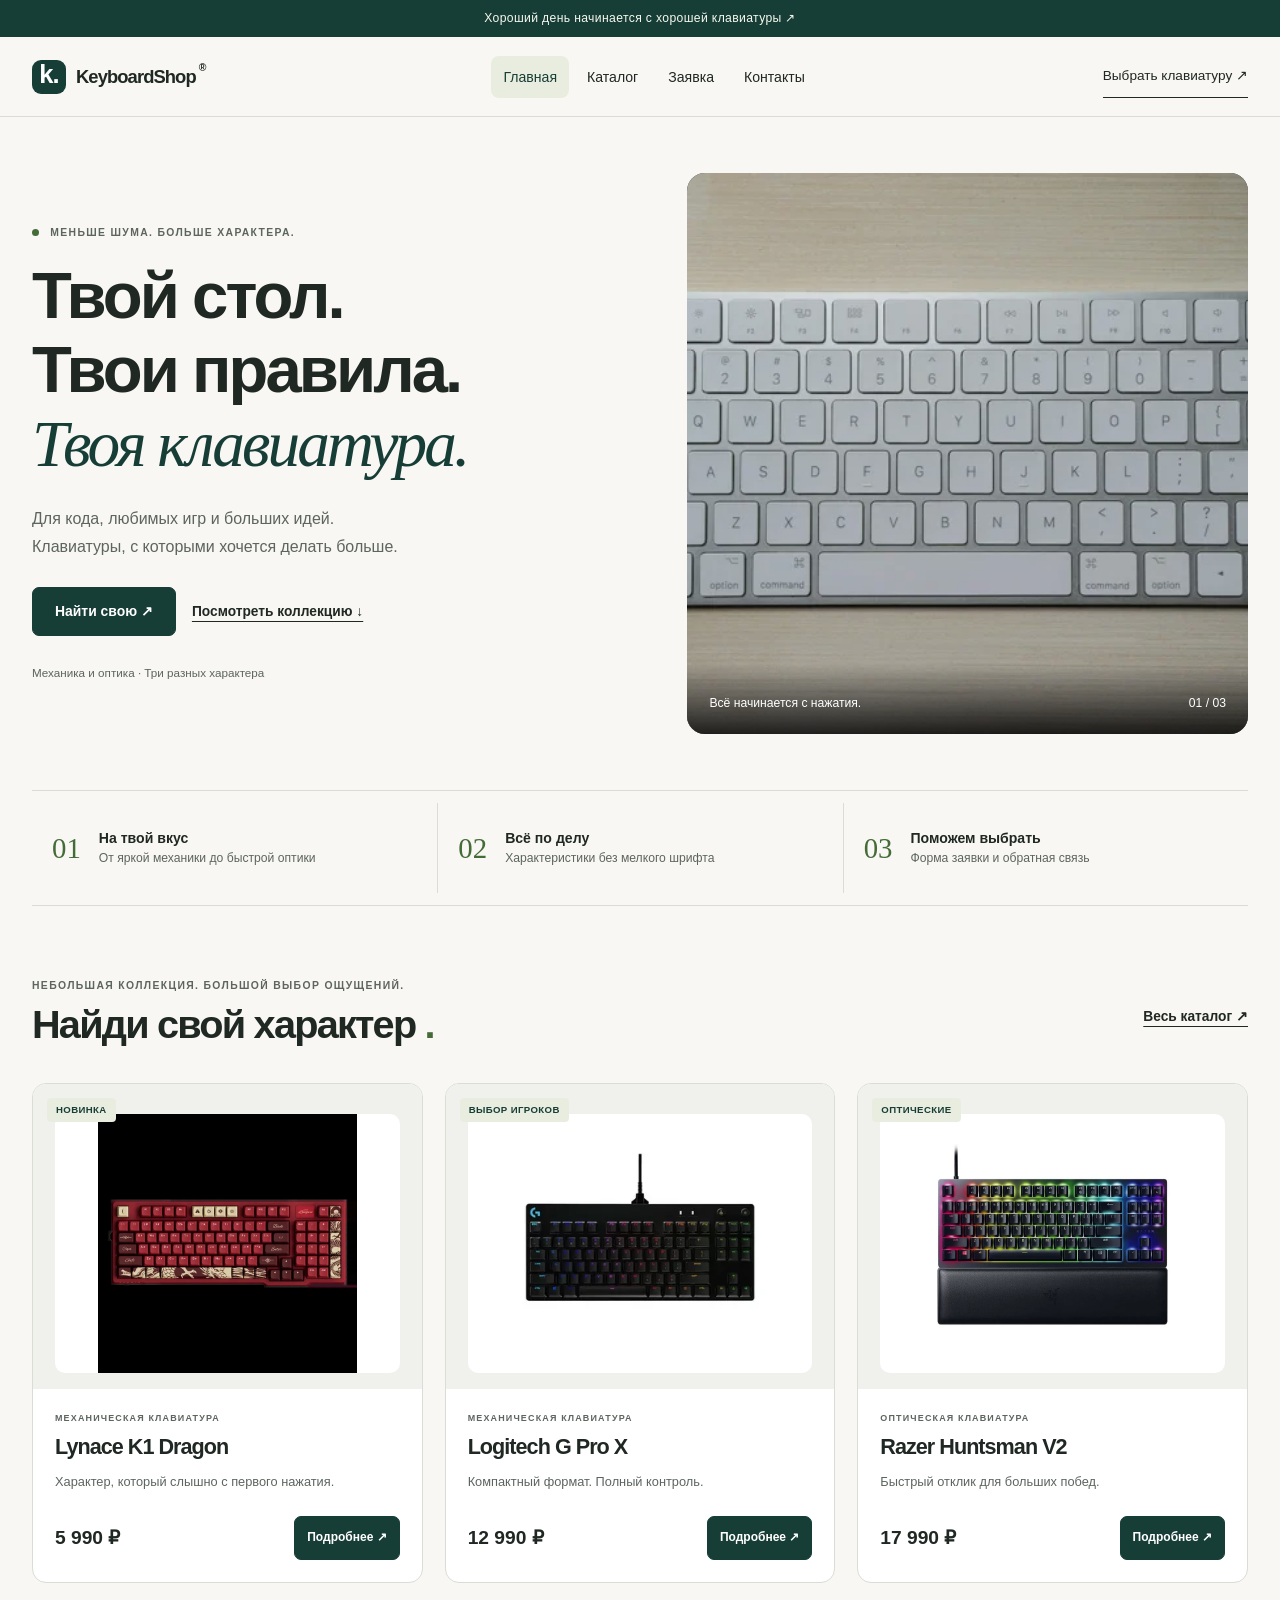
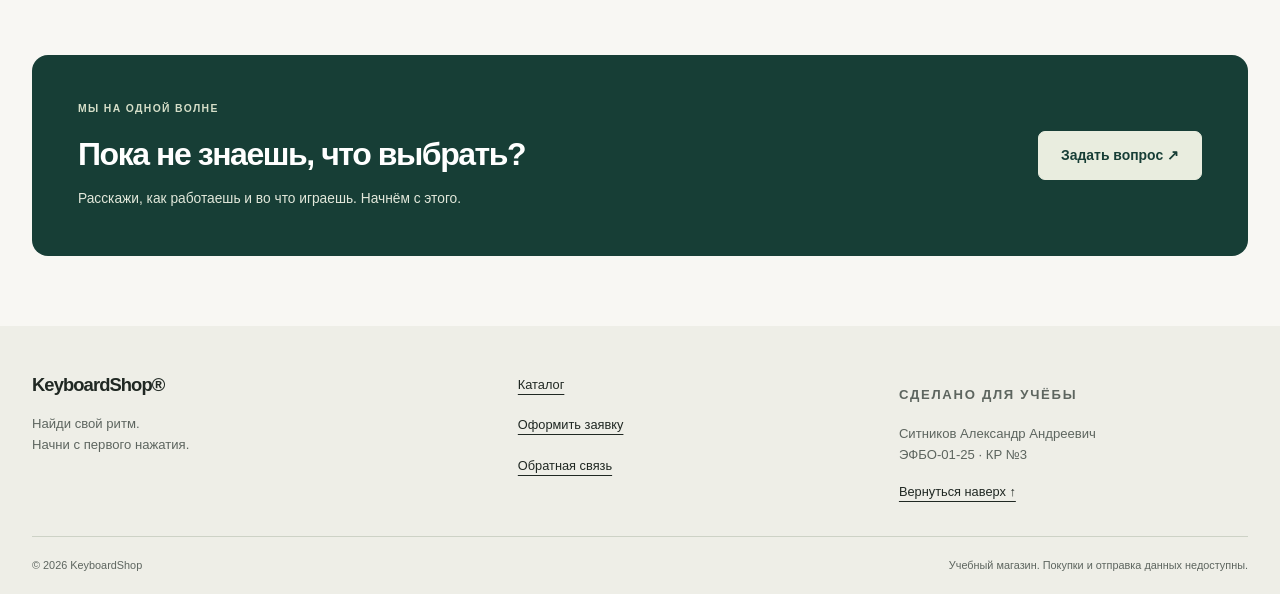
==== commit ec58c674: "fix: improve accessibility and add Lighthouse report" ====
--- a/index.html
+++ b/index.html
@@ -1,5 +1,375 @@
-<!doctype html>
-<html lang="ru"><head><meta charset="utf-8"><meta name="viewport" content="width=device-width, initial-scale=1.0"><meta name="description" content="Механические и оптические клавиатуры. Найдите свой характер в коллекции KeyboardShop."><meta name="theme-color" content="#173e36"><title>Клавиатуры с характером — KeyboardShop</title><link rel="icon" href="images/favicon.svg" type="image/svg+xml"><link rel="stylesheet" href="css/style.css"><link rel="stylesheet" href="css/responsive.css"><script src="js/main.js" defer></script></head>
-<body id="top"><a class="skip-link" href="#main">Перейти к содержимому</a><div class="announcement">Хороший день начинается с хорошей клавиатуры ↗</div><header class="site-header"><div class="container site-header__inner"><a class="site-logo" href="index.html"><span class="logo-key" aria-hidden="true">k.</span>KeyboardShop<span class="logo-dot" aria-hidden="true">®</span></a><details class="nav-menu"><summary>Меню <span aria-hidden="true">☰</span></summary><nav aria-label="Основная навигация"><ul class="site-nav__list"><li><a href="index.html" aria-current="page">Главная</a></li><li><a href="catalog.html">Каталог</a></li><li><a href="order.html">Заявка</a></li><li><a href="contacts.html">Контакты</a></li></ul></nav></details><a class="header-link" href="catalog.html">Выбрать клавиатуру ↗</a></div></header><main id="main" class="container" tabindex="-1"><section class="hero"><div class="hero__content"><p class="eyebrow"><span class="status-dot"></span> Меньше шума. Больше характера.</p><h1>Твой стол.<br>Твои правила.<br><em>Твоя клавиатура.</em></h1><p class="hero__description">Для кода, любимых игр и больших идей.<br>Клавиатуры, с которыми хочется делать больше.</p><div class="hero__actions"><a class="button" href="catalog.html">Найти свою ↗</a><a class="text-link" href="#popular">Посмотреть коллекцию ↓</a></div><p class="hero__footnote">Механика и оптика · Три разных характера</p></div><div class="hero__visual"><picture><source media="(min-width: 768px)" type="image/webp" srcset="images/hero-1200.webp"><source type="image/webp" srcset="images/hero-640.webp"><img src="images/hero.jpg" width="1200" height="900" alt="Механическая клавиатура с подсветкой на рабочем столе" fetchpriority="high"></picture><div class="hero__caption"><span>Всё начинается с нажатия.</span><span aria-hidden="true">01 / 03</span></div></div></section><section class="advantages" id="advantages" aria-label="Почему KeyboardShop"><div><span class="feature-number">01</span><p><strong>На твой вкус</strong><br>От яркой механики до быстрой оптики</p></div><div><span class="feature-number">02</span><p><strong>Всё по делу</strong><br>Характеристики без мелкого шрифта</p></div><div><span class="feature-number">03</span><p><strong>Поможем выбрать</strong><br>Форма заявки и обратная связь</p></div></section><section class="section" id="popular"><div class="section-heading"><div><p class="eyebrow">Небольшая коллекция. Большой выбор ощущений.</p><h2>Найди свой характер<span class="accent">.</span></h2></div><a class="text-link" href="catalog.html">Весь каталог ↗</a></div><div class="products-grid"><article class="product-card" data-price="5990" data-kind="mechanical"><div class="product-card__image-wrap"><span class="product-card__badge">Новинка</span><picture><source type="image/webp" srcset="images/product-1-320.webp 320w, images/product-1-800.webp 800w" sizes="(min-width: 1024px) 350px, (min-width: 640px) 45vw, 90vw"><img class="product-card__image" src="images/product-1.jpg" alt="Lynace K1 Dragon — клавиатура из каталога" width="800" height="800" loading=lazy></picture></div><div class="product-card__body"><p class="eyebrow">Механическая клавиатура</p><h3 class="product-card__title"><a href="product-1.html">Lynace K1 Dragon</a></h3><p class="product-card__description">Характер, который слышно с первого нажатия.</p><div class="product-card__bottom"><p class="product-card__price">5 990 ₽</p><a class="button button--small" href="product-1.html" aria-label="Подробнее о Lynace K1 Dragon">Подробнее ↗</a></div></div></article><article class="product-card" data-price="12990" data-kind="mechanical"><div class="product-card__image-wrap"><span class="product-card__badge">Выбор игроков</span><picture><source type="image/webp" srcset="images/product-2-320.webp 320w" sizes="(min-width: 1024px) 350px, (min-width: 640px) 45vw, 90vw"><img class="product-card__image" src="images/product-2.jpg" alt="Logitech G Pro X — клавиатура из каталога" width="320" height="320" loading=lazy></picture></div><div class="product-card__body"><p class="eyebrow">Механическая клавиатура</p><h3 class="product-card__title"><a href="product-2.html">Logitech G Pro X</a></h3><p class="product-card__description">Компактный формат. Полный контроль.</p><div class="product-card__bottom"><p class="product-card__price">12 990 ₽</p><a class="button button--small" href="product-2.html" aria-label="Подробнее о Logitech G Pro X">Подробнее ↗</a></div></div></article><article class="product-card" data-price="17990" data-kind="optical"><div class="product-card__image-wrap"><span class="product-card__badge">Оптические</span><picture><source type="image/webp" srcset="images/product-3-320.webp 320w, images/product-3-800.webp 800w" sizes="(min-width: 1024px) 350px, (min-width: 640px) 45vw, 90vw"><img class="product-card__image" src="images/product-3.jpg" alt="Razer Huntsman V2 — клавиатура из каталога" width="800" height="800" loading=lazy></picture></div><div class="product-card__body"><p class="eyebrow">Оптическая клавиатура</p><h3 class="product-card__title"><a href="product.html">Razer Huntsman V2</a></h3><p class="product-card__description">Быстрый отклик для больших побед.</p><div class="product-card__bottom"><p class="product-card__price">17 990 ₽</p><a class="button button--small" href="product.html" aria-label="Подробнее о Razer Huntsman V2">Подробнее ↗</a></div></div></article></div></section><section class="help-banner"><div><p class="eyebrow">Мы на одной волне</p><h2>Пока не знаешь, что выбрать?</h2><p>Расскажи, как работаешь и во что играешь. Начнём с этого.</p></div><a class="button button--light" href="contacts.html#feedback">Задать вопрос ↗</a></section></main>
-<footer class="site-footer" id="contacts"><div class="container footer-grid"><div><a class="site-logo" href="index.html">KeyboardShop®</a><p>Найди свой ритм.<br>Начни с первого нажатия.</p></div><nav aria-label="Навигация в подвале"><a href="catalog.html">Каталог</a><a href="order.html">Оформить заявку</a><a href="contacts.html#feedback">Обратная связь</a></nav><div><p class="eyebrow">Сделано для учёбы</p><p>Ситников Александр Андреевич<br>ЭФБО-01-25 · КР №3</p><a href="#top">Вернуться наверх ↑</a></div></div><div class="container footer-bottom"><span>© 2026 KeyboardShop</span><span>Учебный магазин. Покупки и отправка данных недоступны.</span></div></footer>
-<dialog class="order-dialog" id="order-dialog" aria-labelledby="dialog-title"><div class="dialog-heading"><h2 id="dialog-title">Быстрая заявка</h2><button class="icon-button" type="button" data-close-dialog aria-label="Закрыть окно">×</button></div><p id="dialog-product"></p><p>Данные проверяются локально и не отправляются.</p><form class="order-form" data-demo-form><input name="product" type="hidden"><div class="form-field"><label for="quick-name">Ваше имя *</label><input id="quick-name" name="name" autocomplete="name" required minlength="2"></div><div class="form-field"><label for="quick-email">Электронная почта *</label><input id="quick-email" name="email" type="email" autocomplete="email" required></div><button class="button form-field--wide" type="submit">Проверить заявку</button><p class="form-status form-field--wide" role="status" tabindex="-1"></p></form></dialog></body></html>+<!DOCTYPE html>
+<html lang="ru">
+ <head>
+  <meta charset="utf-8"/>
+  <meta content="width=device-width, initial-scale=1.0" name="viewport"/>
+  <meta content="Механические и оптические клавиатуры. Найдите свой характер в коллекции KeyboardShop." name="description"/>
+  <meta content="#173e36" name="theme-color"/>
+  <title>
+   Клавиатуры с характером — KeyboardShop
+  </title>
+  <link href="images/favicon.svg" rel="icon" type="image/svg+xml"/>
+  <link href="css/style.css" rel="stylesheet"/>
+  <link href="css/responsive.css" rel="stylesheet"/>
+  <script defer="" src="js/main.js">
+  </script>
+ </head>
+ <body id="top">
+  <a class="skip-link" href="#main">
+   Перейти к содержимому
+  </a>
+  <div class="announcement">
+   Хороший день начинается с хорошей клавиатуры ↗
+  </div>
+  <header class="site-header">
+   <div class="container site-header__inner">
+    <a class="site-logo" href="index.html">
+     <span aria-hidden="true" class="logo-key">
+      k.
+     </span>
+     KeyboardShop
+     <span aria-hidden="true" class="logo-dot">
+      ®
+     </span>
+    </a>
+    <details class="nav-menu">
+     <summary>
+      Меню
+      <span aria-hidden="true">
+       ☰
+      </span>
+     </summary>
+     <nav aria-label="Основная навигация">
+      <ul class="site-nav__list">
+       <li>
+        <a aria-current="page" href="index.html">
+         Главная
+        </a>
+       </li>
+       <li>
+        <a href="catalog.html">
+         Каталог
+        </a>
+       </li>
+       <li>
+        <a href="order.html">
+         Заявка
+        </a>
+       </li>
+       <li>
+        <a href="contacts.html">
+         Контакты
+        </a>
+       </li>
+      </ul>
+     </nav>
+    </details>
+    <a class="header-link" href="catalog.html">
+     Выбрать клавиатуру ↗
+    </a>
+   </div>
+  </header>
+  <main class="container" id="main" tabindex="-1">
+   <section class="hero">
+    <div class="hero__content">
+     <p class="eyebrow">
+      <span class="status-dot">
+      </span>
+      Меньше шума. Больше характера.
+     </p>
+     <h1>
+      Твой стол.
+      <br/>
+      Твои правила.
+      <br/>
+      <em>
+       Твоя клавиатура.
+      </em>
+     </h1>
+     <p class="hero__description">
+      Для кода, любимых игр и больших идей.
+      <br/>
+      Клавиатуры, с которыми хочется делать больше.
+     </p>
+     <div class="hero__actions">
+      <a class="button" href="catalog.html">
+       Найти свою ↗
+      </a>
+      <a class="text-link" href="#popular">
+       Посмотреть коллекцию ↓
+      </a>
+     </div>
+     <p class="hero__footnote">
+      Механика и оптика · Три разных характера
+     </p>
+    </div>
+    <div class="hero__visual">
+     <picture>
+      <source media="(min-width: 768px)" srcset="images/hero-1200.webp" type="image/webp"/>
+      <source srcset="images/hero-640.webp" type="image/webp"/>
+      <img alt="Серебристая клавиатура на деревянном рабочем столе" fetchpriority="high" height="900" src="images/hero.jpg" width="1200"/>
+     </picture>
+     <div class="hero__caption">
+      <span>
+       Всё начинается с нажатия.
+      </span>
+      <span aria-hidden="true">
+       01 / 03
+      </span>
+     </div>
+    </div>
+   </section>
+   <section aria-label="Почему KeyboardShop" class="advantages" id="advantages">
+    <div>
+     <span class="feature-number">
+      01
+     </span>
+     <p>
+      <strong>
+       На твой вкус
+      </strong>
+      <br/>
+      От яркой механики до быстрой оптики
+     </p>
+    </div>
+    <div>
+     <span class="feature-number">
+      02
+     </span>
+     <p>
+      <strong>
+       Всё по делу
+      </strong>
+      <br/>
+      Характеристики без мелкого шрифта
+     </p>
+    </div>
+    <div>
+     <span class="feature-number">
+      03
+     </span>
+     <p>
+      <strong>
+       Поможем выбрать
+      </strong>
+      <br/>
+      Форма заявки и обратная связь
+     </p>
+    </div>
+   </section>
+   <section class="section" id="popular">
+    <div class="section-heading">
+     <div>
+      <p class="eyebrow">
+       Небольшая коллекция. Большой выбор ощущений.
+      </p>
+      <h2>
+       Найди свой характер
+       <span class="accent">
+        .
+       </span>
+      </h2>
+     </div>
+     <a class="text-link" href="catalog.html">
+      Весь каталог ↗
+     </a>
+    </div>
+    <div class="products-grid">
+     <article class="product-card" data-kind="mechanical" data-price="5990">
+      <div class="product-card__image-wrap">
+       <span class="product-card__badge">
+        Новинка
+       </span>
+       <picture>
+        <source sizes="(min-width: 1024px) 350px, (min-width: 640px) 45vw, 90vw" srcset="images/product-1-320.webp 320w, images/product-1-800.webp 800w" type="image/webp"/>
+        <img alt="Lynace K1 Dragon — клавиатура из каталога" class="product-card__image" height="800" loading="lazy" src="images/product-1.jpg" width="800"/>
+       </picture>
+      </div>
+      <div class="product-card__body">
+       <p class="eyebrow">
+        Механическая клавиатура
+       </p>
+       <h3 class="product-card__title">
+        <a href="product-1.html">
+         Lynace K1 Dragon
+        </a>
+       </h3>
+       <p class="product-card__description">
+        Характер, который слышно с первого нажатия.
+       </p>
+       <div class="product-card__bottom">
+        <p class="product-card__price">
+         5 990 ₽
+        </p>
+        <a aria-label="Подробнее о Lynace K1 Dragon" class="button button--small" href="product-1.html">
+         Подробнее ↗
+        </a>
+       </div>
+      </div>
+     </article>
+     <article class="product-card" data-kind="mechanical" data-price="12990">
+      <div class="product-card__image-wrap">
+       <span class="product-card__badge">
+        Выбор игроков
+       </span>
+       <picture>
+        <source sizes="(min-width: 1024px) 350px, (min-width: 640px) 45vw, 90vw" srcset="images/product-2-320.webp 320w" type="image/webp"/>
+        <img alt="Logitech G Pro X — клавиатура из каталога" class="product-card__image" height="320" loading="lazy" src="images/product-2.jpg" width="320"/>
+       </picture>
+      </div>
+      <div class="product-card__body">
+       <p class="eyebrow">
+        Механическая клавиатура
+       </p>
+       <h3 class="product-card__title">
+        <a href="product-2.html">
+         Logitech G Pro X
+        </a>
+       </h3>
+       <p class="product-card__description">
+        Компактный формат. Полный контроль.
+       </p>
+       <div class="product-card__bottom">
+        <p class="product-card__price">
+         12 990 ₽
+        </p>
+        <a aria-label="Подробнее о Logitech G Pro X" class="button button--small" href="product-2.html">
+         Подробнее ↗
+        </a>
+       </div>
+      </div>
+     </article>
+     <article class="product-card" data-kind="optical" data-price="17990">
+      <div class="product-card__image-wrap">
+       <span class="product-card__badge">
+        Оптические
+       </span>
+       <picture>
+        <source sizes="(min-width: 1024px) 350px, (min-width: 640px) 45vw, 90vw" srcset="images/product-3-320.webp 320w, images/product-3-800.webp 800w" type="image/webp"/>
+        <img alt="Razer Huntsman V2 — клавиатура из каталога" class="product-card__image" height="800" loading="lazy" src="images/product-3.jpg" width="800"/>
+       </picture>
+      </div>
+      <div class="product-card__body">
+       <p class="eyebrow">
+        Оптическая клавиатура
+       </p>
+       <h3 class="product-card__title">
+        <a href="product.html">
+         Razer Huntsman V2
+        </a>
+       </h3>
+       <p class="product-card__description">
+        Быстрый отклик для больших побед.
+       </p>
+       <div class="product-card__bottom">
+        <p class="product-card__price">
+         17 990 ₽
+        </p>
+        <a aria-label="Подробнее о Razer Huntsman V2" class="button button--small" href="product.html">
+         Подробнее ↗
+        </a>
+       </div>
+      </div>
+     </article>
+    </div>
+   </section>
+   <section class="help-banner">
+    <div>
+     <p class="eyebrow">
+      Мы на одной волне
+     </p>
+     <h2>
+      Пока не знаешь, что выбрать?
+     </h2>
+     <p>
+      Расскажи, как работаешь и во что играешь. Начнём с этого.
+     </p>
+    </div>
+    <a class="button button--light" href="contacts.html#feedback">
+     Задать вопрос ↗
+    </a>
+   </section>
+  </main>
+  <footer class="site-footer" id="contacts">
+   <div class="container footer-grid">
+    <div>
+     <a class="site-logo" href="index.html">
+      KeyboardShop®
+     </a>
+     <p>
+      Найди свой ритм.
+      <br/>
+      Начни с первого нажатия.
+     </p>
+    </div>
+    <nav aria-label="Навигация в подвале">
+     <a href="catalog.html">
+      Каталог
+     </a>
+     <a href="order.html">
+      Оформить заявку
+     </a>
+     <a href="contacts.html#feedback">
+      Обратная связь
+     </a>
+    </nav>
+    <div>
+     <p class="eyebrow">
+      Сделано для учёбы
+     </p>
+     <p>
+      Ситников Александр Андреевич
+      <br/>
+      ЭФБО-01-25 · КР №3
+     </p>
+     <a href="#top">
+      Вернуться наверх ↑
+     </a>
+    </div>
+   </div>
+   <div class="container footer-bottom">
+    <span>
+     © 2026 KeyboardShop
+    </span>
+    <span>
+     Учебный магазин. Покупки и отправка данных недоступны.
+    </span>
+   </div>
+  </footer>
+  <dialog aria-labelledby="dialog-title" class="order-dialog" id="order-dialog">
+   <div class="dialog-heading">
+    <h2 id="dialog-title">
+     Быстрая заявка
+    </h2>
+    <button aria-label="Закрыть окно" class="icon-button" data-close-dialog="" type="button">
+     ×
+    </button>
+   </div>
+   <p id="dialog-product">
+   </p>
+   <p>
+    Данные проверяются локально и не отправляются.
+   </p>
+   <form class="order-form" data-demo-form="">
+    <input name="product" type="hidden"/>
+    <div class="form-field">
+     <label for="quick-name">
+      Ваше имя *
+     </label>
+     <input autocomplete="name" id="quick-name" minlength="2" name="name" required=""/>
+    </div>
+    <div class="form-field">
+     <label for="quick-email">
+      Электронная почта *
+     </label>
+     <input autocomplete="email" id="quick-email" name="email" required="" type="email"/>
+    </div>
+    <button class="button form-field--wide" type="submit">
+     Проверить заявку
+    </button>
+    <p class="form-status form-field--wide" role="status" tabindex="-1">
+    </p>
+   </form>
+  </dialog>
+ </body>
+</html>
--- a/css/responsive.css
+++ b/css/responsive.css
@@ -62,3 +62,9 @@
 }
 @media (min-width:1280px) { .catalog-layout .products-grid { grid-template-columns:repeat(3,minmax(0,1fr)); } }
 @media (prefers-reduced-motion:reduce) { html { scroll-behavior:auto; } *,*::before,*::after { transition:none!important; } }
+.field-error { color:#a12e17; font-size:.75rem; }
+[aria-invalid=true] { border-color:#a12e17; }
+@media (min-width:768px) {
+ /* Make native details navigation available on desktop even without JS. */
+ .nav-menu::details-content { content-visibility:visible; }
+}
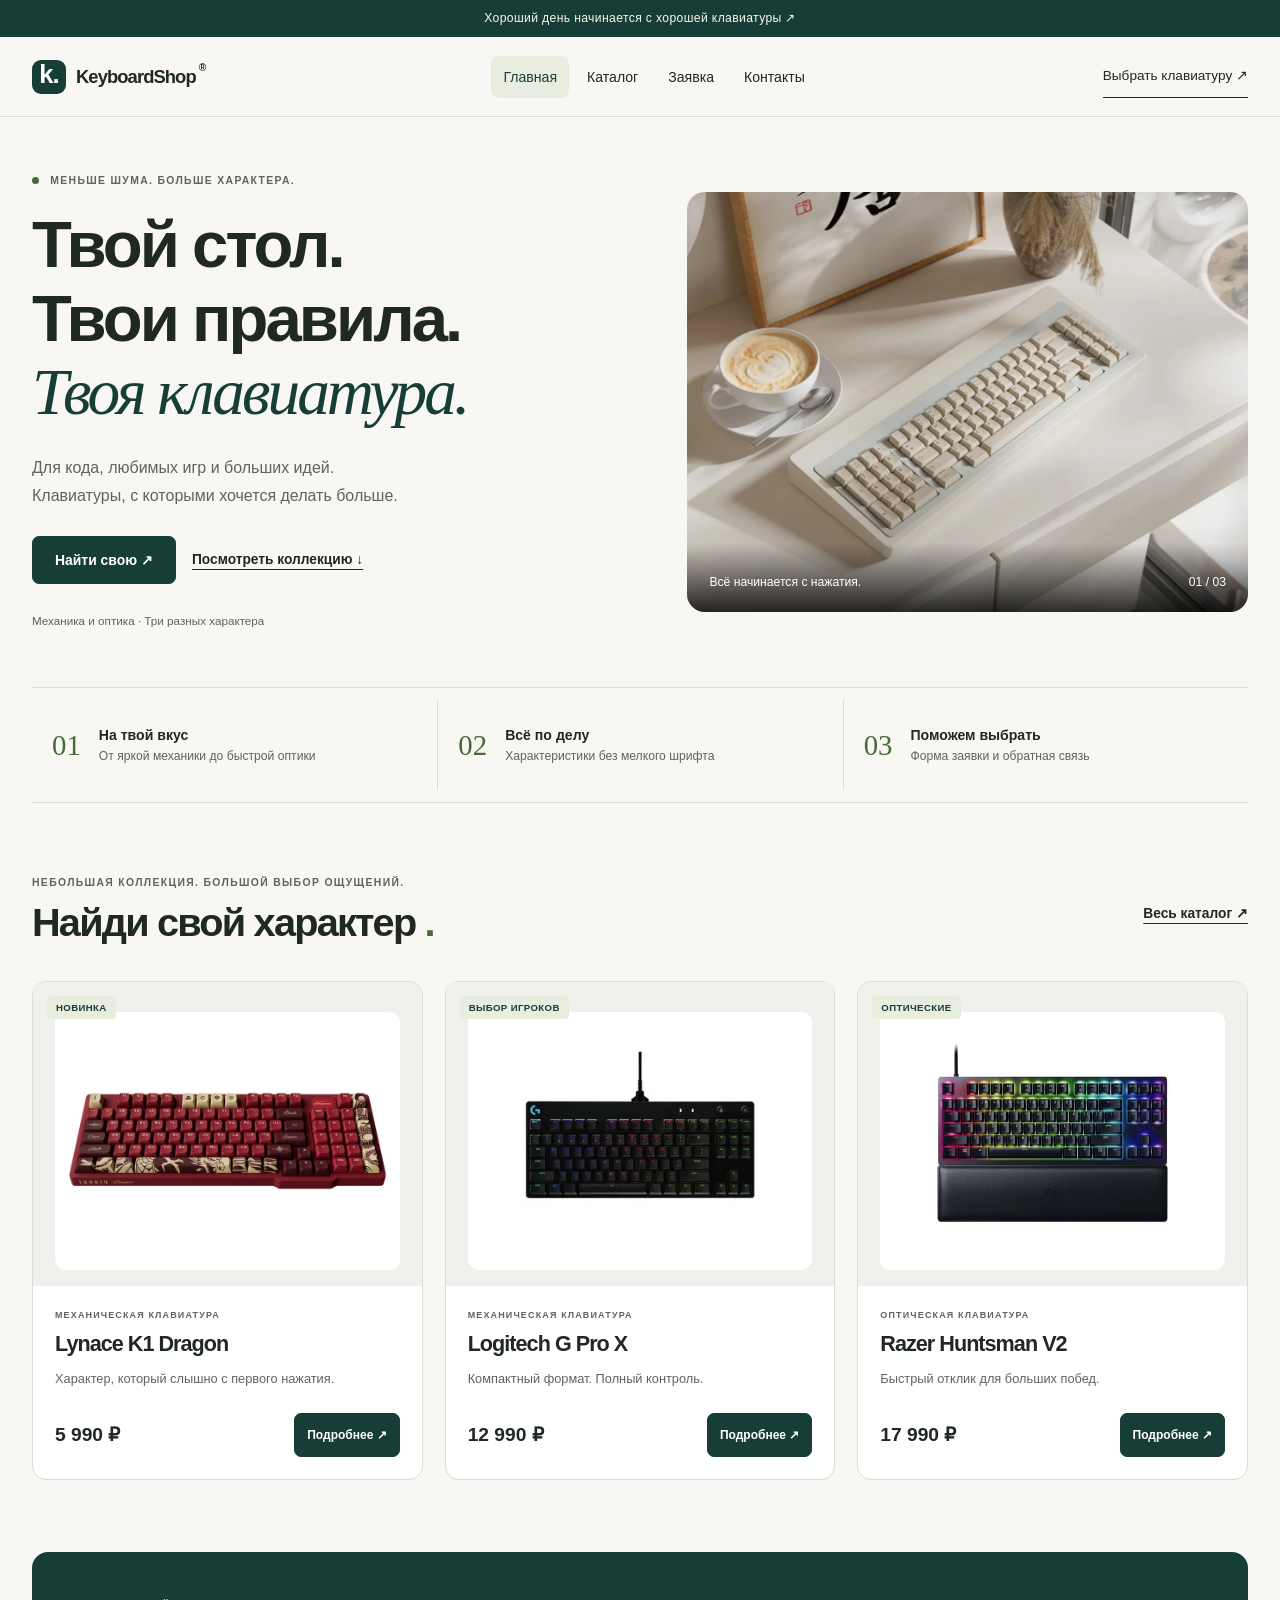
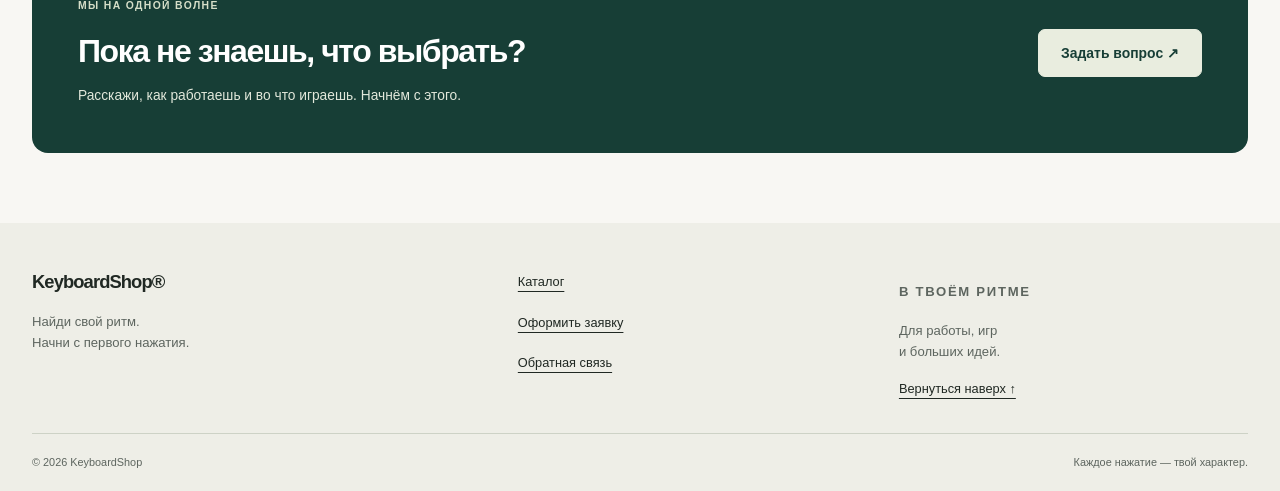
==== commit fe475828: "feat: refine storefront imagery, footer layout and documentation" ====
--- a/index.html
+++ b/index.html
@@ -105,9 +105,9 @@
     </div>
     <div class="hero__visual">
      <picture>
-      <source media="(min-width: 768px)" srcset="images/hero-1200.webp" type="image/webp"/>
-      <source srcset="images/hero-640.webp" type="image/webp"/>
-      <img alt="Серебристая клавиатура на деревянном рабочем столе" fetchpriority="high" height="900" src="images/hero.jpg" width="1200"/>
+      <source media="(min-width: 768px)" srcset="images/hero-studio-1200.webp" type="image/webp"/>
+      <source srcset="images/hero-studio-640.webp" type="image/webp"/>
+      <img alt="Кремовая механическая клавиатура в алюминиевом корпусе на светлом столе рядом с чашкой кофе" fetchpriority="high" height="900" src="images/hero-studio.jpg" width="1200"/>
      </picture>
      <div class="hero__caption">
       <span>
@@ -181,8 +181,8 @@
         Новинка
        </span>
        <picture>
-        <source sizes="(min-width: 1024px) 350px, (min-width: 640px) 45vw, 90vw" srcset="images/product-1-320.webp 320w, images/product-1-800.webp 800w" type="image/webp"/>
-        <img alt="Lynace K1 Dragon — клавиатура из каталога" class="product-card__image" height="800" loading="lazy" src="images/product-1.jpg" width="800"/>
+        <source sizes="(min-width: 1024px) 350px, (min-width: 640px) 45vw, 90vw" srcset="images/product-1-light-320.webp 320w, images/product-1-light-800.webp 800w, images/product-1-light-1200.webp 1200w" type="image/webp"/>
+        <img alt="Красная механическая клавиатура с золотым рисунком дракона на светлом фоне" class="product-card__image" height="750" loading="lazy" src="images/product-1-light.jpg" width="1200"/>
        </picture>
       </div>
       <div class="product-card__body">
@@ -315,12 +315,12 @@
     </nav>
     <div>
      <p class="eyebrow">
-      Сделано для учёбы
-     </p>
-     <p>
-      Ситников Александр Андреевич
-      <br/>
-      ЭФБО-01-25 · КР №3
+      В твоём ритме
+     </p>
+     <p>
+      Для работы, игр
+      <br/>
+      и больших идей.
      </p>
      <a href="#top">
       Вернуться наверх ↑
@@ -332,7 +332,7 @@
      © 2026 KeyboardShop
     </span>
     <span>
-     Учебный магазин. Покупки и отправка данных недоступны.
+     Каждое нажатие — твой характер.
     </span>
    </div>
   </footer>
@@ -347,10 +347,7 @@
    </div>
    <p id="dialog-product">
    </p>
-   <p>
-    Данные проверяются локально и не отправляются.
-   </p>
-   <form class="order-form" data-demo-form="">
+   <form class="order-form" data-request-form="">
     <input name="product" type="hidden"/>
     <div class="form-field">
      <label for="quick-name">
--- a/css/style.css
+++ b/css/style.css
@@ -1,8 +1,8 @@
 ﻿:root { --bg:#f8f7f3; --surface:#fff; --text:#202823; --muted:#5d655f; --green:#173e36; --accent:#456b38; --border:#d9ddd5; --pale:#e9eddf; }
 *, *::before, *::after { box-sizing:border-box; }
 html { scroll-behavior:smooth; scroll-padding-top:110px; }
-body { margin:0; background:var(--bg); color:var(--text); font-family:'Segoe UI',Arial,sans-serif; font-size:16px; line-height:1.6; }
-main { min-height:55vh; } main:focus { outline:none; }
+body { min-height:100vh; min-height:100dvh; display:flex; flex-direction:column; margin:0; background:var(--bg); color:var(--text); font-family:'Segoe UI',Arial,sans-serif; font-size:16px; line-height:1.6; }
+main { flex:1 0 auto; min-height:0; } main:focus { outline:none; }
 a { color:inherit; text-underline-offset:5px; }
 button,input,textarea,select { font:inherit; max-width:100%; }
 button,summary { cursor:pointer; } [hidden] { display:none!important; }
@@ -33,8 +33,8 @@
 .status-dot { display:inline-block; width:7px; height:7px; margin-right:7px; border-radius:50%; background:var(--accent); }
 .hero__description { color:var(--muted); font-size:1rem; line-height:1.75; margin-bottom:26px; }
 .hero__footnote { color:var(--muted); font-size:.73rem; margin:28px 0 0; }
-.hero__visual { position:relative; min-width:0; overflow:hidden; border-radius:18px; background:#222; }
-.hero__visual img { opacity:.9; }
+.hero__visual { position:relative; min-width:0; overflow:hidden; border-radius:18px; background:#e7e8e1; }
+.hero__visual img { opacity:1; }
 .hero__caption { position:absolute; left:0; right:0; bottom:0; display:flex; justify-content:space-between; gap:20px; padding:30px 22px 20px; background:linear-gradient(transparent,#000c); color:white; font-size:.76rem; }
 .button { display:inline-flex; align-items:center; justify-content:center; gap:24px; background:var(--green); color:white; min-height:48px; padding:12px 22px; border:1px solid var(--green); border-radius:7px; text-decoration:none; font-size:.87rem; font-weight:600; transition:background .15s; }
 .button:hover { background:#28574b; color:white; }
@@ -71,7 +71,7 @@
 .help-banner .eyebrow { color:#d5dec8; }
 .help-banner h2 { font-size:clamp(1.5rem,3vw,2rem); }
 .help-banner p:last-child { font-size:.86rem; margin-bottom:0; color:#e2e8db; }
-.site-footer { background:#eeeee7; padding-top:44px; }
+.site-footer { margin-top:auto; flex-shrink:0; background:#eeeee7; padding-top:44px; }
 .site-footer p { font-size:.82rem; color:var(--muted); margin-top:14px; }
 .site-footer nav { display:flex; flex-direction:column; align-items:start; gap:10px; }
 .site-footer a:not(.site-logo) { font-size:.8rem; padding-block:5px; }
--- a/css/responsive.css
+++ b/css/responsive.css
@@ -1,4 +1,4 @@
-﻿/* КР №3. Mobile First: базовая мобильная раскладка расширяется через min-width. */
+﻿/* Mobile First: базовая мобильная раскладка расширяется через min-width. */
 img,video { max-width:100%; height:auto; }
 .container { width:min(100% - 36px,1240px); margin-inline:auto; }
 .hero,.products-grid,.catalog-layout,.product-detail,.form-layout,.contact-grid,.order-form,.footer-grid,.advantages { display:grid; grid-template-columns:minmax(0,1fr); }
@@ -42,7 +42,7 @@
  .nav-menu>summary { display:none; } .nav-menu>nav { content-visibility:visible; }
  .site-nav__list { flex-direction:row; flex-wrap:wrap; gap:6px; }
  .hero { grid-template-columns:1.08fr 1fr; align-items:center; gap:30px; padding-block:48px; }
- .hero__visual img { aspect-ratio:4/5; }
+ .hero__visual img { aspect-ratio:4/3; }
  .advantages { grid-template-columns:repeat(3,minmax(0,1fr)); }
  .advantages>div+div { border-left:1px solid var(--border); }
  .product-detail { grid-template-columns:1fr 1fr; gap:42px; }
@@ -50,7 +50,7 @@
 }
 @media (min-width:1024px) {
  .header-link { display:inline-flex; }
- .hero__visual img { aspect-ratio:1; }
+ .hero__visual img { aspect-ratio:4/3; }
  .hero { padding-block:56px; gap:50px; }
  .products-grid { grid-template-columns:repeat(3,minmax(0,1fr)); }
  .catalog-layout { grid-template-columns:230px minmax(0,1fr); }
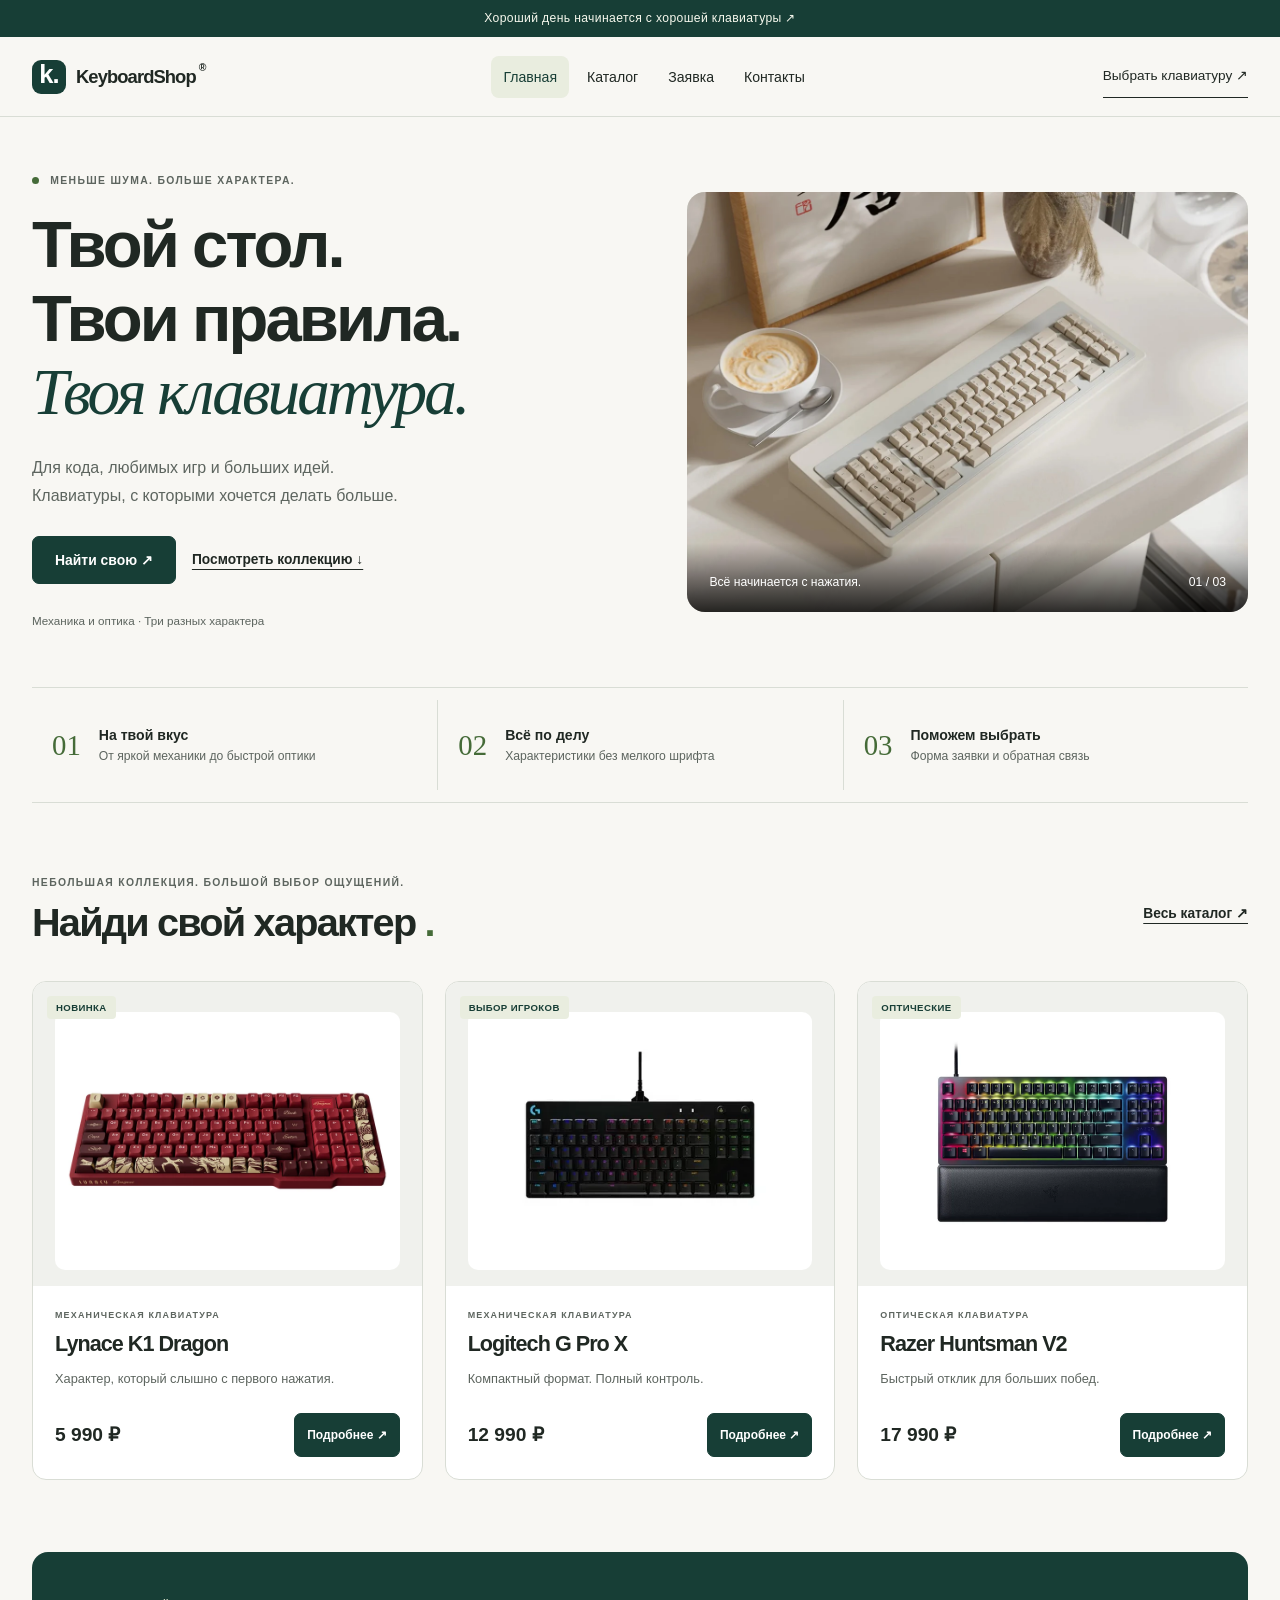
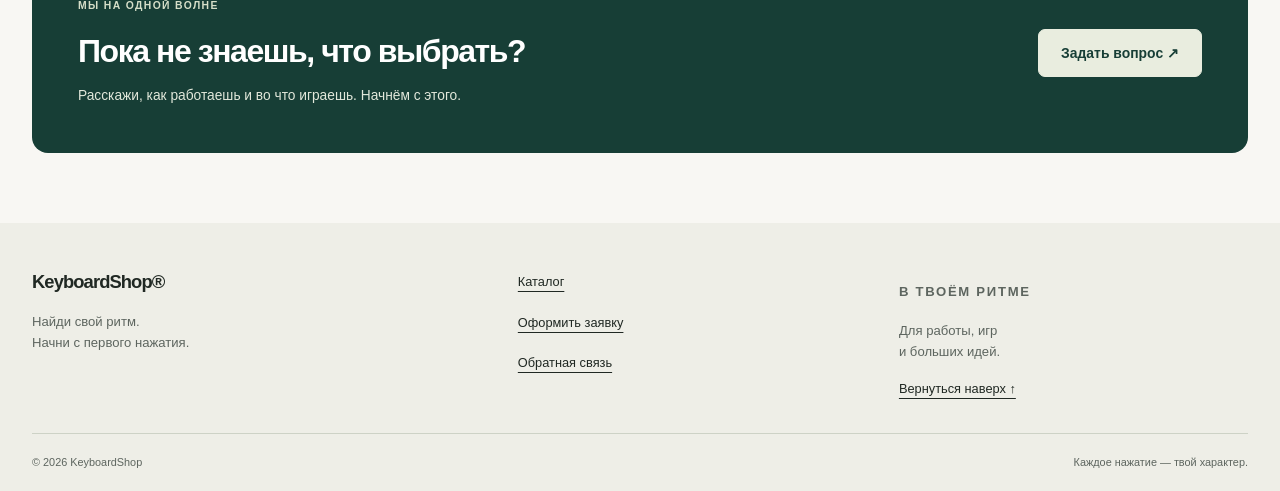
==== commit 695f6453: "style: format HTML CSS and JavaScript for readability" ====
--- a/index.html
+++ b/index.html
@@ -1,372 +1,316 @@
-<!DOCTYPE html>
+<!doctype html>
 <html lang="ru">
- <head>
-  <meta charset="utf-8"/>
-  <meta content="width=device-width, initial-scale=1.0" name="viewport"/>
-  <meta content="Механические и оптические клавиатуры. Найдите свой характер в коллекции KeyboardShop." name="description"/>
-  <meta content="#173e36" name="theme-color"/>
-  <title>
-   Клавиатуры с характером — KeyboardShop
-  </title>
-  <link href="images/favicon.svg" rel="icon" type="image/svg+xml"/>
-  <link href="css/style.css" rel="stylesheet"/>
-  <link href="css/responsive.css" rel="stylesheet"/>
-  <script defer="" src="js/main.js">
-  </script>
- </head>
- <body id="top">
-  <a class="skip-link" href="#main">
-   Перейти к содержимому
-  </a>
-  <div class="announcement">
-   Хороший день начинается с хорошей клавиатуры ↗
-  </div>
-  <header class="site-header">
-   <div class="container site-header__inner">
-    <a class="site-logo" href="index.html">
-     <span aria-hidden="true" class="logo-key">
-      k.
-     </span>
-     KeyboardShop
-     <span aria-hidden="true" class="logo-dot">
-      ®
-     </span>
-    </a>
-    <details class="nav-menu">
-     <summary>
-      Меню
-      <span aria-hidden="true">
-       ☰
-      </span>
-     </summary>
-     <nav aria-label="Основная навигация">
-      <ul class="site-nav__list">
-       <li>
-        <a aria-current="page" href="index.html">
-         Главная
+  <head>
+    <meta charset="utf-8" />
+    <meta content="width=device-width, initial-scale=1.0" name="viewport" />
+    <meta
+      content="Механические и оптические клавиатуры. Найдите свой характер в коллекции KeyboardShop."
+      name="description"
+    />
+    <meta content="#173e36" name="theme-color" />
+    <title>Клавиатуры с характером — KeyboardShop</title>
+    <link href="images/favicon.svg" rel="icon" type="image/svg+xml" />
+    <link href="css/style.css" rel="stylesheet" />
+    <link href="css/responsive.css" rel="stylesheet" />
+    <script defer="" src="js/main.js"></script>
+  </head>
+  <body id="top">
+    <a class="skip-link" href="#main"> Перейти к содержимому </a>
+    <div class="announcement">Хороший день начинается с хорошей клавиатуры ↗</div>
+    <header class="site-header">
+      <div class="container site-header__inner">
+        <a class="site-logo" href="index.html">
+          <span aria-hidden="true" class="logo-key"> k. </span>
+          KeyboardShop
+          <span aria-hidden="true" class="logo-dot"> ® </span>
         </a>
-       </li>
-       <li>
-        <a href="catalog.html">
-         Каталог
-        </a>
-       </li>
-       <li>
-        <a href="order.html">
-         Заявка
-        </a>
-       </li>
-       <li>
-        <a href="contacts.html">
-         Контакты
-        </a>
-       </li>
-      </ul>
-     </nav>
-    </details>
-    <a class="header-link" href="catalog.html">
-     Выбрать клавиатуру ↗
-    </a>
-   </div>
-  </header>
-  <main class="container" id="main" tabindex="-1">
-   <section class="hero">
-    <div class="hero__content">
-     <p class="eyebrow">
-      <span class="status-dot">
-      </span>
-      Меньше шума. Больше характера.
-     </p>
-     <h1>
-      Твой стол.
-      <br/>
-      Твои правила.
-      <br/>
-      <em>
-       Твоя клавиатура.
-      </em>
-     </h1>
-     <p class="hero__description">
-      Для кода, любимых игр и больших идей.
-      <br/>
-      Клавиатуры, с которыми хочется делать больше.
-     </p>
-     <div class="hero__actions">
-      <a class="button" href="catalog.html">
-       Найти свою ↗
-      </a>
-      <a class="text-link" href="#popular">
-       Посмотреть коллекцию ↓
-      </a>
-     </div>
-     <p class="hero__footnote">
-      Механика и оптика · Три разных характера
-     </p>
-    </div>
-    <div class="hero__visual">
-     <picture>
-      <source media="(min-width: 768px)" srcset="images/hero-studio-1200.webp" type="image/webp"/>
-      <source srcset="images/hero-studio-640.webp" type="image/webp"/>
-      <img alt="Кремовая механическая клавиатура в алюминиевом корпусе на светлом столе рядом с чашкой кофе" fetchpriority="high" height="900" src="images/hero-studio.jpg" width="1200"/>
-     </picture>
-     <div class="hero__caption">
-      <span>
-       Всё начинается с нажатия.
-      </span>
-      <span aria-hidden="true">
-       01 / 03
-      </span>
-     </div>
-    </div>
-   </section>
-   <section aria-label="Почему KeyboardShop" class="advantages" id="advantages">
-    <div>
-     <span class="feature-number">
-      01
-     </span>
-     <p>
-      <strong>
-       На твой вкус
-      </strong>
-      <br/>
-      От яркой механики до быстрой оптики
-     </p>
-    </div>
-    <div>
-     <span class="feature-number">
-      02
-     </span>
-     <p>
-      <strong>
-       Всё по делу
-      </strong>
-      <br/>
-      Характеристики без мелкого шрифта
-     </p>
-    </div>
-    <div>
-     <span class="feature-number">
-      03
-     </span>
-     <p>
-      <strong>
-       Поможем выбрать
-      </strong>
-      <br/>
-      Форма заявки и обратная связь
-     </p>
-    </div>
-   </section>
-   <section class="section" id="popular">
-    <div class="section-heading">
-     <div>
-      <p class="eyebrow">
-       Небольшая коллекция. Большой выбор ощущений.
-      </p>
-      <h2>
-       Найди свой характер
-       <span class="accent">
-        .
-       </span>
-      </h2>
-     </div>
-     <a class="text-link" href="catalog.html">
-      Весь каталог ↗
-     </a>
-    </div>
-    <div class="products-grid">
-     <article class="product-card" data-kind="mechanical" data-price="5990">
-      <div class="product-card__image-wrap">
-       <span class="product-card__badge">
-        Новинка
-       </span>
-       <picture>
-        <source sizes="(min-width: 1024px) 350px, (min-width: 640px) 45vw, 90vw" srcset="images/product-1-light-320.webp 320w, images/product-1-light-800.webp 800w, images/product-1-light-1200.webp 1200w" type="image/webp"/>
-        <img alt="Красная механическая клавиатура с золотым рисунком дракона на светлом фоне" class="product-card__image" height="750" loading="lazy" src="images/product-1-light.jpg" width="1200"/>
-       </picture>
+        <details class="nav-menu">
+          <summary>
+            Меню
+            <span aria-hidden="true"> ☰ </span>
+          </summary>
+          <nav aria-label="Основная навигация">
+            <ul class="site-nav__list">
+              <li>
+                <a aria-current="page" href="index.html"> Главная </a>
+              </li>
+              <li>
+                <a href="catalog.html"> Каталог </a>
+              </li>
+              <li>
+                <a href="order.html"> Заявка </a>
+              </li>
+              <li>
+                <a href="contacts.html"> Контакты </a>
+              </li>
+            </ul>
+          </nav>
+        </details>
+        <a class="header-link" href="catalog.html"> Выбрать клавиатуру ↗ </a>
       </div>
-      <div class="product-card__body">
-       <p class="eyebrow">
-        Механическая клавиатура
-       </p>
-       <h3 class="product-card__title">
-        <a href="product-1.html">
-         Lynace K1 Dragon
-        </a>
-       </h3>
-       <p class="product-card__description">
-        Характер, который слышно с первого нажатия.
-       </p>
-       <div class="product-card__bottom">
-        <p class="product-card__price">
-         5 990 ₽
-        </p>
-        <a aria-label="Подробнее о Lynace K1 Dragon" class="button button--small" href="product-1.html">
-         Подробнее ↗
-        </a>
-       </div>
+    </header>
+    <main class="container" id="main" tabindex="-1">
+      <section class="hero">
+        <div class="hero__content">
+          <p class="eyebrow">
+            <span class="status-dot"> </span>
+            Меньше шума. Больше характера.
+          </p>
+          <h1>
+            Твой стол.
+            <br />
+            Твои правила.
+            <br />
+            <em> Твоя клавиатура. </em>
+          </h1>
+          <p class="hero__description">
+            Для кода, любимых игр и больших идей.
+            <br />
+            Клавиатуры, с которыми хочется делать больше.
+          </p>
+          <div class="hero__actions">
+            <a class="button" href="catalog.html"> Найти свою ↗ </a>
+            <a class="text-link" href="#popular"> Посмотреть коллекцию ↓ </a>
+          </div>
+          <p class="hero__footnote">Механика и оптика · Три разных характера</p>
+        </div>
+        <div class="hero__visual">
+          <picture>
+            <source
+              media="(min-width: 768px)"
+              srcset="images/hero-studio-1200.webp"
+              type="image/webp"
+            />
+            <source srcset="images/hero-studio-640.webp" type="image/webp" />
+            <img
+              alt="Кремовая механическая клавиатура в алюминиевом корпусе на светлом столе рядом с чашкой кофе"
+              fetchpriority="high"
+              height="900"
+              src="images/hero-studio.jpg"
+              width="1200"
+            />
+          </picture>
+          <div class="hero__caption">
+            <span> Всё начинается с нажатия. </span>
+            <span aria-hidden="true"> 01 / 03 </span>
+          </div>
+        </div>
+      </section>
+      <section aria-label="Почему KeyboardShop" class="advantages" id="advantages">
+        <div>
+          <span class="feature-number"> 01 </span>
+          <p>
+            <strong> На твой вкус </strong>
+            <br />
+            От яркой механики до быстрой оптики
+          </p>
+        </div>
+        <div>
+          <span class="feature-number"> 02 </span>
+          <p>
+            <strong> Всё по делу </strong>
+            <br />
+            Характеристики без мелкого шрифта
+          </p>
+        </div>
+        <div>
+          <span class="feature-number"> 03 </span>
+          <p>
+            <strong> Поможем выбрать </strong>
+            <br />
+            Форма заявки и обратная связь
+          </p>
+        </div>
+      </section>
+      <section class="section" id="popular">
+        <div class="section-heading">
+          <div>
+            <p class="eyebrow">Небольшая коллекция. Большой выбор ощущений.</p>
+            <h2>
+              Найди свой характер
+              <span class="accent"> . </span>
+            </h2>
+          </div>
+          <a class="text-link" href="catalog.html"> Весь каталог ↗ </a>
+        </div>
+        <div class="products-grid">
+          <article class="product-card" data-kind="mechanical" data-price="5990">
+            <div class="product-card__image-wrap">
+              <span class="product-card__badge"> Новинка </span>
+              <picture>
+                <source
+                  sizes="(min-width: 1024px) 350px, (min-width: 640px) 45vw, 90vw"
+                  srcset="
+                    images/product-1-light-320.webp   320w,
+                    images/product-1-light-800.webp   800w,
+                    images/product-1-light-1200.webp 1200w
+                  "
+                  type="image/webp"
+                />
+                <img
+                  alt="Красная механическая клавиатура с золотым рисунком дракона на светлом фоне"
+                  class="product-card__image"
+                  height="750"
+                  loading="lazy"
+                  src="images/product-1-light.jpg"
+                  width="1200"
+                />
+              </picture>
+            </div>
+            <div class="product-card__body">
+              <p class="eyebrow">Механическая клавиатура</p>
+              <h3 class="product-card__title">
+                <a href="product-1.html"> Lynace K1 Dragon </a>
+              </h3>
+              <p class="product-card__description">Характер, который слышно с первого нажатия.</p>
+              <div class="product-card__bottom">
+                <p class="product-card__price">5 990 ₽</p>
+                <a
+                  aria-label="Подробнее о Lynace K1 Dragon"
+                  class="button button--small"
+                  href="product-1.html"
+                >
+                  Подробнее ↗
+                </a>
+              </div>
+            </div>
+          </article>
+          <article class="product-card" data-kind="mechanical" data-price="12990">
+            <div class="product-card__image-wrap">
+              <span class="product-card__badge"> Выбор игроков </span>
+              <picture>
+                <source
+                  sizes="(min-width: 1024px) 350px, (min-width: 640px) 45vw, 90vw"
+                  srcset="images/product-2-320.webp 320w"
+                  type="image/webp"
+                />
+                <img
+                  alt="Logitech G Pro X — клавиатура из каталога"
+                  class="product-card__image"
+                  height="320"
+                  loading="lazy"
+                  src="images/product-2.jpg"
+                  width="320"
+                />
+              </picture>
+            </div>
+            <div class="product-card__body">
+              <p class="eyebrow">Механическая клавиатура</p>
+              <h3 class="product-card__title">
+                <a href="product-2.html"> Logitech G Pro X </a>
+              </h3>
+              <p class="product-card__description">Компактный формат. Полный контроль.</p>
+              <div class="product-card__bottom">
+                <p class="product-card__price">12 990 ₽</p>
+                <a
+                  aria-label="Подробнее о Logitech G Pro X"
+                  class="button button--small"
+                  href="product-2.html"
+                >
+                  Подробнее ↗
+                </a>
+              </div>
+            </div>
+          </article>
+          <article class="product-card" data-kind="optical" data-price="17990">
+            <div class="product-card__image-wrap">
+              <span class="product-card__badge"> Оптические </span>
+              <picture>
+                <source
+                  sizes="(min-width: 1024px) 350px, (min-width: 640px) 45vw, 90vw"
+                  srcset="images/product-3-320.webp 320w, images/product-3-800.webp 800w"
+                  type="image/webp"
+                />
+                <img
+                  alt="Razer Huntsman V2 — клавиатура из каталога"
+                  class="product-card__image"
+                  height="800"
+                  loading="lazy"
+                  src="images/product-3.jpg"
+                  width="800"
+                />
+              </picture>
+            </div>
+            <div class="product-card__body">
+              <p class="eyebrow">Оптическая клавиатура</p>
+              <h3 class="product-card__title">
+                <a href="product.html"> Razer Huntsman V2 </a>
+              </h3>
+              <p class="product-card__description">Быстрый отклик для больших побед.</p>
+              <div class="product-card__bottom">
+                <p class="product-card__price">17 990 ₽</p>
+                <a
+                  aria-label="Подробнее о Razer Huntsman V2"
+                  class="button button--small"
+                  href="product.html"
+                >
+                  Подробнее ↗
+                </a>
+              </div>
+            </div>
+          </article>
+        </div>
+      </section>
+      <section class="help-banner">
+        <div>
+          <p class="eyebrow">Мы на одной волне</p>
+          <h2>Пока не знаешь, что выбрать?</h2>
+          <p>Расскажи, как работаешь и во что играешь. Начнём с этого.</p>
+        </div>
+        <a class="button button--light" href="contacts.html#feedback"> Задать вопрос ↗ </a>
+      </section>
+    </main>
+    <footer class="site-footer" id="contacts">
+      <div class="container footer-grid">
+        <div>
+          <a class="site-logo" href="index.html"> KeyboardShop® </a>
+          <p>
+            Найди свой ритм.
+            <br />
+            Начни с первого нажатия.
+          </p>
+        </div>
+        <nav aria-label="Навигация в подвале">
+          <a href="catalog.html"> Каталог </a>
+          <a href="order.html"> Оформить заявку </a>
+          <a href="contacts.html#feedback"> Обратная связь </a>
+        </nav>
+        <div>
+          <p class="eyebrow">В твоём ритме</p>
+          <p>
+            Для работы, игр
+            <br />
+            и больших идей.
+          </p>
+          <a href="#top"> Вернуться наверх ↑ </a>
+        </div>
       </div>
-     </article>
-     <article class="product-card" data-kind="mechanical" data-price="12990">
-      <div class="product-card__image-wrap">
-       <span class="product-card__badge">
-        Выбор игроков
-       </span>
-       <picture>
-        <source sizes="(min-width: 1024px) 350px, (min-width: 640px) 45vw, 90vw" srcset="images/product-2-320.webp 320w" type="image/webp"/>
-        <img alt="Logitech G Pro X — клавиатура из каталога" class="product-card__image" height="320" loading="lazy" src="images/product-2.jpg" width="320"/>
-       </picture>
+      <div class="container footer-bottom">
+        <span> © 2026 KeyboardShop </span>
+        <span> Каждое нажатие — твой характер. </span>
       </div>
-      <div class="product-card__body">
-       <p class="eyebrow">
-        Механическая клавиатура
-       </p>
-       <h3 class="product-card__title">
-        <a href="product-2.html">
-         Logitech G Pro X
-        </a>
-       </h3>
-       <p class="product-card__description">
-        Компактный формат. Полный контроль.
-       </p>
-       <div class="product-card__bottom">
-        <p class="product-card__price">
-         12 990 ₽
-        </p>
-        <a aria-label="Подробнее о Logitech G Pro X" class="button button--small" href="product-2.html">
-         Подробнее ↗
-        </a>
-       </div>
+    </footer>
+    <dialog aria-labelledby="dialog-title" class="order-dialog" id="order-dialog">
+      <div class="dialog-heading">
+        <h2 id="dialog-title">Быстрая заявка</h2>
+        <button aria-label="Закрыть окно" class="icon-button" data-close-dialog="" type="button">
+          ×
+        </button>
       </div>
-     </article>
-     <article class="product-card" data-kind="optical" data-price="17990">
-      <div class="product-card__image-wrap">
-       <span class="product-card__badge">
-        Оптические
-       </span>
-       <picture>
-        <source sizes="(min-width: 1024px) 350px, (min-width: 640px) 45vw, 90vw" srcset="images/product-3-320.webp 320w, images/product-3-800.webp 800w" type="image/webp"/>
-        <img alt="Razer Huntsman V2 — клавиатура из каталога" class="product-card__image" height="800" loading="lazy" src="images/product-3.jpg" width="800"/>
-       </picture>
-      </div>
-      <div class="product-card__body">
-       <p class="eyebrow">
-        Оптическая клавиатура
-       </p>
-       <h3 class="product-card__title">
-        <a href="product.html">
-         Razer Huntsman V2
-        </a>
-       </h3>
-       <p class="product-card__description">
-        Быстрый отклик для больших побед.
-       </p>
-       <div class="product-card__bottom">
-        <p class="product-card__price">
-         17 990 ₽
-        </p>
-        <a aria-label="Подробнее о Razer Huntsman V2" class="button button--small" href="product.html">
-         Подробнее ↗
-        </a>
-       </div>
-      </div>
-     </article>
-    </div>
-   </section>
-   <section class="help-banner">
-    <div>
-     <p class="eyebrow">
-      Мы на одной волне
-     </p>
-     <h2>
-      Пока не знаешь, что выбрать?
-     </h2>
-     <p>
-      Расскажи, как работаешь и во что играешь. Начнём с этого.
-     </p>
-    </div>
-    <a class="button button--light" href="contacts.html#feedback">
-     Задать вопрос ↗
-    </a>
-   </section>
-  </main>
-  <footer class="site-footer" id="contacts">
-   <div class="container footer-grid">
-    <div>
-     <a class="site-logo" href="index.html">
-      KeyboardShop®
-     </a>
-     <p>
-      Найди свой ритм.
-      <br/>
-      Начни с первого нажатия.
-     </p>
-    </div>
-    <nav aria-label="Навигация в подвале">
-     <a href="catalog.html">
-      Каталог
-     </a>
-     <a href="order.html">
-      Оформить заявку
-     </a>
-     <a href="contacts.html#feedback">
-      Обратная связь
-     </a>
-    </nav>
-    <div>
-     <p class="eyebrow">
-      В твоём ритме
-     </p>
-     <p>
-      Для работы, игр
-      <br/>
-      и больших идей.
-     </p>
-     <a href="#top">
-      Вернуться наверх ↑
-     </a>
-    </div>
-   </div>
-   <div class="container footer-bottom">
-    <span>
-     © 2026 KeyboardShop
-    </span>
-    <span>
-     Каждое нажатие — твой характер.
-    </span>
-   </div>
-  </footer>
-  <dialog aria-labelledby="dialog-title" class="order-dialog" id="order-dialog">
-   <div class="dialog-heading">
-    <h2 id="dialog-title">
-     Быстрая заявка
-    </h2>
-    <button aria-label="Закрыть окно" class="icon-button" data-close-dialog="" type="button">
-     ×
-    </button>
-   </div>
-   <p id="dialog-product">
-   </p>
-   <form class="order-form" data-request-form="">
-    <input name="product" type="hidden"/>
-    <div class="form-field">
-     <label for="quick-name">
-      Ваше имя *
-     </label>
-     <input autocomplete="name" id="quick-name" minlength="2" name="name" required=""/>
-    </div>
-    <div class="form-field">
-     <label for="quick-email">
-      Электронная почта *
-     </label>
-     <input autocomplete="email" id="quick-email" name="email" required="" type="email"/>
-    </div>
-    <button class="button form-field--wide" type="submit">
-     Проверить заявку
-    </button>
-    <p class="form-status form-field--wide" role="status" tabindex="-1">
-    </p>
-   </form>
-  </dialog>
- </body>
+      <p id="dialog-product"></p>
+      <form class="order-form" data-request-form="">
+        <input name="product" type="hidden" />
+        <div class="form-field">
+          <label for="quick-name"> Ваше имя * </label>
+          <input autocomplete="name" id="quick-name" minlength="2" name="name" required="" />
+        </div>
+        <div class="form-field">
+          <label for="quick-email"> Электронная почта * </label>
+          <input autocomplete="email" id="quick-email" name="email" required="" type="email" />
+        </div>
+        <button class="button form-field--wide" type="submit">Проверить заявку</button>
+        <p class="form-status form-field--wide" role="status" tabindex="-1"></p>
+      </form>
+    </dialog>
+  </body>
 </html>
--- a/css/style.css
+++ b/css/style.css
@@ -1,143 +1,773 @@
-﻿:root { --bg:#f8f7f3; --surface:#fff; --text:#202823; --muted:#5d655f; --green:#173e36; --accent:#456b38; --border:#d9ddd5; --pale:#e9eddf; }
-*, *::before, *::after { box-sizing:border-box; }
-html { scroll-behavior:smooth; scroll-padding-top:110px; }
-body { min-height:100vh; min-height:100dvh; display:flex; flex-direction:column; margin:0; background:var(--bg); color:var(--text); font-family:'Segoe UI',Arial,sans-serif; font-size:16px; line-height:1.6; }
-main { flex:1 0 auto; min-height:0; } main:focus { outline:none; }
-a { color:inherit; text-underline-offset:5px; }
-button,input,textarea,select { font:inherit; max-width:100%; }
-button,summary { cursor:pointer; } [hidden] { display:none!important; }
-img { display:block; } picture { display:block; min-width:0; }
-h1,h2,h3,p { margin-top:0; }
-h1,h2,h3 { line-height:1.13; letter-spacing:-.045em; }
-h1 { font-weight:650; margin-bottom:24px; }
-h2 { font-size:clamp(1.8rem,3.1vw,2.65rem); font-weight:600; margin-bottom:16px; }
-h3 { font-size:1.35rem; font-weight:650; }
-em { font-family:Georgia,serif; color:var(--green); font-weight:400; }
-:focus-visible { outline:3px solid #b64e17; outline-offset:5px; }
-section[id] { scroll-margin-top:110px; }
-.skip-link { position:fixed; top:-120px; left:16px; z-index:100; padding:12px 20px; background:var(--green); color:white; border-radius:8px; }
-.skip-link:focus { top:16px; }
-.announcement { background:var(--green); color:#f7f9ee; text-align:center; padding:9px 18px; font-size:.76rem; letter-spacing:.03em; }
-.site-header { background:var(--bg); border-bottom:1px solid var(--border); }
-.site-logo { display:inline-flex; align-items:center; gap:10px; font-weight:750; font-size:1.15rem; text-decoration:none; letter-spacing:-.05em; white-space:nowrap; }
-.logo-key { display:grid; place-items:center; width:34px; height:34px; background:var(--green); color:white; border-radius:9px; font-size:1.6rem; line-height:1; padding-bottom:4px; }
-.logo-dot { font-size:.65rem; align-self:start; margin-left:-7px; }
-.nav-menu>summary { padding:8px; font-weight:600; list-style:none; }
-summary::-webkit-details-marker { display:none; }
-.nav-menu>summary span { margin-left:6px; }
-.site-nav__list { padding:0; margin:0; list-style:none; }
-.site-nav__list a { display:block; text-decoration:none; padding:10px 12px; font-size:.88rem; border-radius:8px; }
-.site-nav__list a:hover,.site-nav__list a[aria-current] { background:var(--pale); color:var(--green); }
-.header-link { gap:20px; padding:10px 0; font-size:.85rem; text-decoration:none; border-bottom:1px solid var(--text); }
-.eyebrow { text-transform:uppercase; letter-spacing:.13em; font-size:.65rem; font-weight:700; line-height:1.6; margin-bottom:18px; color:var(--muted); }
-.status-dot { display:inline-block; width:7px; height:7px; margin-right:7px; border-radius:50%; background:var(--accent); }
-.hero__description { color:var(--muted); font-size:1rem; line-height:1.75; margin-bottom:26px; }
-.hero__footnote { color:var(--muted); font-size:.73rem; margin:28px 0 0; }
-.hero__visual { position:relative; min-width:0; overflow:hidden; border-radius:18px; background:#e7e8e1; }
-.hero__visual img { opacity:1; }
-.hero__caption { position:absolute; left:0; right:0; bottom:0; display:flex; justify-content:space-between; gap:20px; padding:30px 22px 20px; background:linear-gradient(transparent,#000c); color:white; font-size:.76rem; }
-.button { display:inline-flex; align-items:center; justify-content:center; gap:24px; background:var(--green); color:white; min-height:48px; padding:12px 22px; border:1px solid var(--green); border-radius:7px; text-decoration:none; font-size:.87rem; font-weight:600; transition:background .15s; }
-.button:hover { background:#28574b; color:white; }
-.button--ghost { background:transparent; color:var(--green); }
-.button--ghost:hover { background:var(--pale); color:var(--green); }
-.button--light { color:var(--green); background:var(--pale); border-color:var(--pale); }
-.button--light:hover { color:var(--green); background:white; }
-.button--small { font-size:.75rem; padding:8px 12px; min-height:44px; gap:12px; }
-.text-link { font-size:.86rem; font-weight:600; padding-block:10px; }
-.text-link:hover { color:var(--accent); }
-.advantages { padding-block:12px; border-top:1px solid var(--border); border-bottom:1px solid var(--border); }
-.advantages>div { display:flex; gap:18px; align-items:center; padding:22px 20px; }
-.feature-number { font-family:Georgia,serif; font-size:1.8rem; color:var(--accent); }
-.advantages p { font-size:.76rem; margin:0; color:var(--muted); }
-.advantages strong { font-size:.88rem; color:var(--text); }
-.section { padding-block:clamp(36px,6vw,72px); }
-.section-heading { margin-bottom:28px; }
-.section-heading h2,.section-heading p { margin-bottom:8px; }
-.accent { color:var(--accent); }
-.product-card { display:flex; flex-direction:column; min-width:0; border:1px solid var(--border); border-radius:14px; overflow:hidden; background:white; }
-.product-card__image-wrap { position:relative; background:#f0f1ed; padding:30px 22px 16px; }
-.product-card__image-wrap picture { background:white; border-radius:10px; overflow:hidden; }
-.product-card__image { width:100%; aspect-ratio:4/3; object-fit:contain; mix-blend-mode:multiply; }
-.product-card__badge { position:absolute; z-index:1; top:14px; left:14px; padding:4px 9px; background:var(--pale); color:var(--green); border-radius:4px; font-size:.6rem; letter-spacing:.04em; text-transform:uppercase; font-weight:700; }
-.product-card__body { display:flex; flex-direction:column; flex:1; padding:22px; }
-.product-card .eyebrow { font-size:.56rem; margin-bottom:10px; }
-.product-card__title { margin-bottom:12px; }
-.product-card__title a { text-decoration:none; }
-.product-card__title a:hover { text-decoration:underline; }
-.product-card__description { font-size:.8rem; color:var(--muted); margin-bottom:24px; }
-.product-card__bottom { display:flex; flex-wrap:wrap; align-items:center; justify-content:space-between; gap:12px; margin-top:auto; }
-.product-card__price { margin:0; font-size:1.2rem; font-weight:650; white-space:nowrap; }
-.help-banner { background:var(--green); color:white; border-radius:16px; padding:clamp(24px,4vw,46px); margin-bottom:70px; }
-.help-banner .eyebrow { color:#d5dec8; }
-.help-banner h2 { font-size:clamp(1.5rem,3vw,2rem); }
-.help-banner p:last-child { font-size:.86rem; margin-bottom:0; color:#e2e8db; }
-.site-footer { margin-top:auto; flex-shrink:0; background:#eeeee7; padding-top:44px; }
-.site-footer p { font-size:.82rem; color:var(--muted); margin-top:14px; }
-.site-footer nav { display:flex; flex-direction:column; align-items:start; gap:10px; }
-.site-footer a:not(.site-logo) { font-size:.8rem; padding-block:5px; }
-.footer-bottom { margin-top:32px; border-top:1px solid #cdd2c6; padding-block:20px; font-size:.68rem; color:var(--muted); }
-.breadcrumbs { display:flex; flex-wrap:wrap; gap:12px; font-size:.76rem; color:var(--muted); padding-top:30px; }
-.page-heading { padding-block:36px 40px; }
-.page-heading h1 { font-size:clamp(2.5rem,5vw,4rem); margin-bottom:16px; }
-.page-heading>p:last-child { color:var(--muted); }
-.catalog-filters { min-width:0; }
-.filter-panel { border:1px solid var(--border); border-radius:12px; padding:20px; background:white; }
-.filter-panel>summary { font-size:1.1rem; font-weight:600; display:flex; justify-content:space-between; align-items:center; min-height:44px; }
-fieldset { border:0; padding:20px 0 0; margin:0; min-width:0; }
-legend { font-size:.8rem; font-weight:700; padding-top:20px; }
-.checkbox { display:flex!important; align-items:start; gap:10px; font-size:.81rem; padding-block:8px; }
-input[type=checkbox] { flex:0 0 auto; width:20px; height:20px; margin:3px 0 0; accent-color:var(--green); }
-.price-fields { display:flex; gap:10px; }
-.price-fields>div { min-width:0; flex:1; }
-.filter-actions { display:flex; flex-direction:column; gap:12px; margin-top:22px; }
-.text-button { color:var(--muted); background:transparent; border:0; text-decoration:underline; padding:12px; font-size:.77rem; }
-.filter-note { color:var(--muted); font-size:.76rem; padding:20px 6px; }
-.catalog-products { min-width:0; }
-.catalog-toolbar { margin-bottom:24px; }
-.catalog-toolbar h2 { font-size:1.25rem; margin:0; }
-.catalog-toolbar p { color:var(--muted); font-size:.8rem; margin:0; }
-.catalog-toolbar label { font-size:.75rem; }
-.catalog-toolbar select { padding:9px 7px; font-size:.75rem; min-height:44px; }
-.empty-state { padding:50px 24px; background:var(--pale); border-radius:12px; }
-.product-detail__media { padding:32px; border:1px solid var(--border); border-radius:16px; background:white; min-width:0; }
-.product-detail__image { width:100%; aspect-ratio:1; object-fit:contain; }
-.media-note { text-align:center; color:var(--muted); font-size:.7rem; margin:20px 0 0; }
-.product-detail__info { padding-block:15px; min-width:0; }
-.product-detail h1 { font-size:clamp(2.3rem,4vw,3.5rem); }
-.product-detail__description { color:var(--muted); font-size:.92rem; }
-.product-detail__price { font-size:2rem; font-weight:650; }
-.product-detail__features { padding-left:20px; color:var(--muted); font-size:.86rem; margin-bottom:26px; }
-.product-detail__features li { padding-block:4px; }
-.product-detail__actions { margin-bottom:18px; }
-.table-wrap { min-width:0; overflow-x:auto; }
-.spec-table { width:100%; border-collapse:collapse; text-align:left; }
-.spec-table caption { margin-bottom:16px; font-size:.8rem; color:var(--muted); }
-.spec-table thead { background:var(--pale); color:var(--green); font-size:.85rem; }
-.spec-table td { font-size:.88rem; }
-.form-card { padding:clamp(22px,4vw,40px); border:1px solid var(--border); border-radius:16px; background:white; min-width:0; }
-.form-card h2 { font-size:1.5rem; }
-.form-note { font-size:.75rem; color:var(--muted); }
-.order-form { margin-top:24px; }
-.form-field { display:flex; flex-direction:column; gap:7px; min-width:0; }
-.form-field label { font-size:.8rem; font-weight:600; }
-input:not([type=checkbox]),select,textarea { width:100%; min-width:0; min-height:48px; background:var(--bg); border:1px solid #9aa597; border-radius:6px; padding:10px 12px; color:var(--text); }
-textarea { resize:vertical; }
-.form-field small { color:var(--muted); font-size:.68rem; }
-.form-actions p { margin:0; }
-.form-status { margin:0; font-size:.85rem; color:var(--green); }
-.form-status:not(:empty) { background:var(--pale); padding:16px; border-radius:6px; }
-.order-aside { padding:18px 8px; }
-.order-aside h2 { font-size:1.8rem; }
-.steps { padding-left:25px; }
-.steps li { padding:8px 0 16px 10px; }
-.steps li::marker { color:var(--green); font-weight:bold; }
-.steps p { font-size:.85rem; color:var(--muted); margin:8px 0 0; }
-.contact-card { background:var(--pale); padding:32px; border-radius:16px; }
-address { font-style:normal; } address p { margin-bottom:24px; font-size:.9rem; }
-.order-dialog { border:1px solid var(--border); border-radius:16px; padding:28px; width:min(100% - 32px,600px); max-height:calc(100dvh - 40px); overflow:auto; background:var(--bg); color:var(--text); }
-.order-dialog::backdrop { background:#11261ed9; }
-body:has(dialog[open]) { overflow:hidden; }
-.dialog-heading { display:flex; align-items:start; justify-content:space-between; gap:16px; }
-.dialog-heading h2 { font-size:1.6rem; }
-.icon-button { display:grid; place-items:center; border:1px solid var(--border); border-radius:50%; width:44px; height:44px; background:white; color:var(--text); font-size:1.7rem; flex-shrink:0; }
-.order-dialog>p { font-size:.85rem; }
+﻿/* Базовые настройки и цвета */
+:root {
+  --bg: #f8f7f3;
+  --surface: #fff;
+  --text: #202823;
+  --muted: #5d655f;
+  --green: #173e36;
+  --accent: #456b38;
+  --border: #d9ddd5;
+  --pale: #e9eddf;
+}
+*,
+*::before,
+*::after {
+  box-sizing: border-box;
+}
+html {
+  scroll-behavior: smooth;
+  scroll-padding-top: 110px;
+}
+body {
+  min-height: 100vh;
+  min-height: 100dvh;
+  display: flex;
+  flex-direction: column;
+  margin: 0;
+  background: var(--bg);
+  color: var(--text);
+  font-family: 'Segoe UI', Arial, sans-serif;
+  font-size: 16px;
+  line-height: 1.6;
+}
+main {
+  flex: 1 0 auto;
+  min-height: 0;
+}
+main:focus {
+  outline: none;
+}
+a {
+  color: inherit;
+  text-underline-offset: 5px;
+}
+button,
+input,
+textarea,
+select {
+  font: inherit;
+  max-width: 100%;
+}
+button,
+summary {
+  cursor: pointer;
+}
+[hidden] {
+  display: none !important;
+}
+img {
+  display: block;
+}
+picture {
+  display: block;
+  min-width: 0;
+}
+h1,
+h2,
+h3,
+p {
+  margin-top: 0;
+}
+h1,
+h2,
+h3 {
+  line-height: 1.13;
+  letter-spacing: -0.045em;
+}
+h1 {
+  font-weight: 650;
+  margin-bottom: 24px;
+}
+h2 {
+  font-size: clamp(1.8rem, 3.1vw, 2.65rem);
+  font-weight: 600;
+  margin-bottom: 16px;
+}
+h3 {
+  font-size: 1.35rem;
+  font-weight: 650;
+}
+em {
+  font-family: Georgia, serif;
+  color: var(--green);
+  font-weight: 400;
+}
+:focus-visible {
+  outline: 3px solid #b64e17;
+  outline-offset: 5px;
+}
+section[id] {
+  scroll-margin-top: 110px;
+}
+.skip-link {
+  position: fixed;
+  top: -120px;
+  left: 16px;
+  z-index: 100;
+  padding: 12px 20px;
+  background: var(--green);
+  color: white;
+  border-radius: 8px;
+}
+.skip-link:focus {
+  top: 16px;
+}
+/* Шапка и навигация */
+.announcement {
+  background: var(--green);
+  color: #f7f9ee;
+  text-align: center;
+  padding: 9px 18px;
+  font-size: 0.76rem;
+  letter-spacing: 0.03em;
+}
+.site-header {
+  background: var(--bg);
+  border-bottom: 1px solid var(--border);
+}
+.site-logo {
+  display: inline-flex;
+  align-items: center;
+  gap: 10px;
+  font-weight: 750;
+  font-size: 1.15rem;
+  text-decoration: none;
+  letter-spacing: -0.05em;
+  white-space: nowrap;
+}
+.logo-key {
+  display: grid;
+  place-items: center;
+  width: 34px;
+  height: 34px;
+  background: var(--green);
+  color: white;
+  border-radius: 9px;
+  font-size: 1.6rem;
+  line-height: 1;
+  padding-bottom: 4px;
+}
+.logo-dot {
+  font-size: 0.65rem;
+  align-self: start;
+  margin-left: -7px;
+}
+.nav-menu > summary {
+  padding: 8px;
+  font-weight: 600;
+  list-style: none;
+}
+summary::-webkit-details-marker {
+  display: none;
+}
+.nav-menu > summary span {
+  margin-left: 6px;
+}
+.site-nav__list {
+  padding: 0;
+  margin: 0;
+  list-style: none;
+}
+.site-nav__list a {
+  display: block;
+  text-decoration: none;
+  padding: 10px 12px;
+  font-size: 0.88rem;
+  border-radius: 8px;
+}
+.site-nav__list a:hover,
+.site-nav__list a[aria-current] {
+  background: var(--pale);
+  color: var(--green);
+}
+.header-link {
+  gap: 20px;
+  padding: 10px 0;
+  font-size: 0.85rem;
+  text-decoration: none;
+  border-bottom: 1px solid var(--text);
+}
+/* Главный экран */
+.eyebrow {
+  text-transform: uppercase;
+  letter-spacing: 0.13em;
+  font-size: 0.65rem;
+  font-weight: 700;
+  line-height: 1.6;
+  margin-bottom: 18px;
+  color: var(--muted);
+}
+.status-dot {
+  display: inline-block;
+  width: 7px;
+  height: 7px;
+  margin-right: 7px;
+  border-radius: 50%;
+  background: var(--accent);
+}
+.hero__description {
+  color: var(--muted);
+  font-size: 1rem;
+  line-height: 1.75;
+  margin-bottom: 26px;
+}
+.hero__footnote {
+  color: var(--muted);
+  font-size: 0.73rem;
+  margin: 28px 0 0;
+}
+.hero__visual {
+  position: relative;
+  min-width: 0;
+  overflow: hidden;
+  border-radius: 18px;
+  background: #e7e8e1;
+}
+.hero__visual img {
+  opacity: 1;
+}
+.hero__caption {
+  position: absolute;
+  left: 0;
+  right: 0;
+  bottom: 0;
+  display: flex;
+  justify-content: space-between;
+  gap: 20px;
+  padding: 30px 22px 20px;
+  background: linear-gradient(transparent, #000c);
+  color: white;
+  font-size: 0.76rem;
+}
+/* Кнопки и ссылки */
+.button {
+  display: inline-flex;
+  align-items: center;
+  justify-content: center;
+  gap: 24px;
+  background: var(--green);
+  color: white;
+  min-height: 48px;
+  padding: 12px 22px;
+  border: 1px solid var(--green);
+  border-radius: 7px;
+  text-decoration: none;
+  font-size: 0.87rem;
+  font-weight: 600;
+  transition: background 0.15s;
+}
+.button:hover {
+  background: #28574b;
+  color: white;
+}
+.button--ghost {
+  background: transparent;
+  color: var(--green);
+}
+.button--ghost:hover {
+  background: var(--pale);
+  color: var(--green);
+}
+.button--light {
+  color: var(--green);
+  background: var(--pale);
+  border-color: var(--pale);
+}
+.button--light:hover {
+  color: var(--green);
+  background: white;
+}
+.button--small {
+  font-size: 0.75rem;
+  padding: 8px 12px;
+  min-height: 44px;
+  gap: 12px;
+}
+.text-link {
+  font-size: 0.86rem;
+  font-weight: 600;
+  padding-block: 10px;
+}
+.text-link:hover {
+  color: var(--accent);
+}
+/* Преимущества и карточки товаров */
+.advantages {
+  padding-block: 12px;
+  border-top: 1px solid var(--border);
+  border-bottom: 1px solid var(--border);
+}
+.advantages > div {
+  display: flex;
+  gap: 18px;
+  align-items: center;
+  padding: 22px 20px;
+}
+.feature-number {
+  font-family: Georgia, serif;
+  font-size: 1.8rem;
+  color: var(--accent);
+}
+.advantages p {
+  font-size: 0.76rem;
+  margin: 0;
+  color: var(--muted);
+}
+.advantages strong {
+  font-size: 0.88rem;
+  color: var(--text);
+}
+.section {
+  padding-block: clamp(36px, 6vw, 72px);
+}
+.section-heading {
+  margin-bottom: 28px;
+}
+.section-heading h2,
+.section-heading p {
+  margin-bottom: 8px;
+}
+.accent {
+  color: var(--accent);
+}
+.product-card {
+  display: flex;
+  flex-direction: column;
+  min-width: 0;
+  border: 1px solid var(--border);
+  border-radius: 14px;
+  overflow: hidden;
+  background: white;
+}
+.product-card__image-wrap {
+  position: relative;
+  background: #f0f1ed;
+  padding: 30px 22px 16px;
+}
+.product-card__image-wrap picture {
+  background: white;
+  border-radius: 10px;
+  overflow: hidden;
+}
+.product-card__image {
+  width: 100%;
+  aspect-ratio: 4/3;
+  object-fit: contain;
+  mix-blend-mode: multiply;
+}
+.product-card__badge {
+  position: absolute;
+  z-index: 1;
+  top: 14px;
+  left: 14px;
+  padding: 4px 9px;
+  background: var(--pale);
+  color: var(--green);
+  border-radius: 4px;
+  font-size: 0.6rem;
+  letter-spacing: 0.04em;
+  text-transform: uppercase;
+  font-weight: 700;
+}
+.product-card__body {
+  display: flex;
+  flex-direction: column;
+  flex: 1;
+  padding: 22px;
+}
+.product-card .eyebrow {
+  font-size: 0.56rem;
+  margin-bottom: 10px;
+}
+.product-card__title {
+  margin-bottom: 12px;
+}
+.product-card__title a {
+  text-decoration: none;
+}
+.product-card__title a:hover {
+  text-decoration: underline;
+}
+.product-card__description {
+  font-size: 0.8rem;
+  color: var(--muted);
+  margin-bottom: 24px;
+}
+.product-card__bottom {
+  display: flex;
+  flex-wrap: wrap;
+  align-items: center;
+  justify-content: space-between;
+  gap: 12px;
+  margin-top: auto;
+}
+.product-card__price {
+  margin: 0;
+  font-size: 1.2rem;
+  font-weight: 650;
+  white-space: nowrap;
+}
+/* Блок помощи и подвал */
+.help-banner {
+  background: var(--green);
+  color: white;
+  border-radius: 16px;
+  padding: clamp(24px, 4vw, 46px);
+  margin-bottom: 70px;
+}
+.help-banner .eyebrow {
+  color: #d5dec8;
+}
+.help-banner h2 {
+  font-size: clamp(1.5rem, 3vw, 2rem);
+}
+.help-banner p:last-child {
+  font-size: 0.86rem;
+  margin-bottom: 0;
+  color: #e2e8db;
+}
+.site-footer {
+  margin-top: auto;
+  flex-shrink: 0;
+  background: #eeeee7;
+  padding-top: 44px;
+}
+.site-footer p {
+  font-size: 0.82rem;
+  color: var(--muted);
+  margin-top: 14px;
+}
+.site-footer nav {
+  display: flex;
+  flex-direction: column;
+  align-items: start;
+  gap: 10px;
+}
+.site-footer a:not(.site-logo) {
+  font-size: 0.8rem;
+  padding-block: 5px;
+}
+.footer-bottom {
+  margin-top: 32px;
+  border-top: 1px solid #cdd2c6;
+  padding-block: 20px;
+  font-size: 0.68rem;
+  color: var(--muted);
+}
+/* Внутренние страницы и каталог */
+.breadcrumbs {
+  display: flex;
+  flex-wrap: wrap;
+  gap: 12px;
+  font-size: 0.76rem;
+  color: var(--muted);
+  padding-top: 30px;
+}
+.page-heading {
+  padding-block: 36px 40px;
+}
+.page-heading h1 {
+  font-size: clamp(2.5rem, 5vw, 4rem);
+  margin-bottom: 16px;
+}
+.page-heading > p:last-child {
+  color: var(--muted);
+}
+.catalog-filters {
+  min-width: 0;
+}
+.filter-panel {
+  border: 1px solid var(--border);
+  border-radius: 12px;
+  padding: 20px;
+  background: white;
+}
+.filter-panel > summary {
+  font-size: 1.1rem;
+  font-weight: 600;
+  display: flex;
+  justify-content: space-between;
+  align-items: center;
+  min-height: 44px;
+}
+fieldset {
+  border: 0;
+  padding: 20px 0 0;
+  margin: 0;
+  min-width: 0;
+}
+legend {
+  font-size: 0.8rem;
+  font-weight: 700;
+  padding-top: 20px;
+}
+.checkbox {
+  display: flex !important;
+  align-items: start;
+  gap: 10px;
+  font-size: 0.81rem;
+  padding-block: 8px;
+}
+input[type='checkbox'] {
+  flex: 0 0 auto;
+  width: 20px;
+  height: 20px;
+  margin: 3px 0 0;
+  accent-color: var(--green);
+}
+.price-fields {
+  display: flex;
+  gap: 10px;
+}
+.price-fields > div {
+  min-width: 0;
+  flex: 1;
+}
+.filter-actions {
+  display: flex;
+  flex-direction: column;
+  gap: 12px;
+  margin-top: 22px;
+}
+.text-button {
+  color: var(--muted);
+  background: transparent;
+  border: 0;
+  text-decoration: underline;
+  padding: 12px;
+  font-size: 0.77rem;
+}
+.filter-note {
+  color: var(--muted);
+  font-size: 0.76rem;
+  padding: 20px 6px;
+}
+.catalog-products {
+  min-width: 0;
+}
+.catalog-toolbar {
+  margin-bottom: 24px;
+}
+.catalog-toolbar h2 {
+  font-size: 1.25rem;
+  margin: 0;
+}
+.catalog-toolbar p {
+  color: var(--muted);
+  font-size: 0.8rem;
+  margin: 0;
+}
+.catalog-toolbar label {
+  font-size: 0.75rem;
+}
+.catalog-toolbar select {
+  padding: 9px 7px;
+  font-size: 0.75rem;
+  min-height: 44px;
+}
+.empty-state {
+  padding: 50px 24px;
+  background: var(--pale);
+  border-radius: 12px;
+}
+/* Страница товара и характеристики */
+.product-detail__media {
+  padding: 32px;
+  border: 1px solid var(--border);
+  border-radius: 16px;
+  background: white;
+  min-width: 0;
+}
+.product-detail__image {
+  width: 100%;
+  aspect-ratio: 1;
+  object-fit: contain;
+}
+.media-note {
+  text-align: center;
+  color: var(--muted);
+  font-size: 0.7rem;
+  margin: 20px 0 0;
+}
+.product-detail__info {
+  padding-block: 15px;
+  min-width: 0;
+}
+.product-detail h1 {
+  font-size: clamp(2.3rem, 4vw, 3.5rem);
+}
+.product-detail__description {
+  color: var(--muted);
+  font-size: 0.92rem;
+}
+.product-detail__price {
+  font-size: 2rem;
+  font-weight: 650;
+}
+.product-detail__features {
+  padding-left: 20px;
+  color: var(--muted);
+  font-size: 0.86rem;
+  margin-bottom: 26px;
+}
+.product-detail__features li {
+  padding-block: 4px;
+}
+.product-detail__actions {
+  margin-bottom: 18px;
+}
+.table-wrap {
+  min-width: 0;
+  overflow-x: auto;
+}
+.spec-table {
+  width: 100%;
+  border-collapse: collapse;
+  text-align: left;
+}
+.spec-table caption {
+  margin-bottom: 16px;
+  font-size: 0.8rem;
+  color: var(--muted);
+}
+.spec-table thead {
+  background: var(--pale);
+  color: var(--green);
+  font-size: 0.85rem;
+}
+.spec-table td {
+  font-size: 0.88rem;
+}
+/* Формы и модальное окно */
+.form-card {
+  padding: clamp(22px, 4vw, 40px);
+  border: 1px solid var(--border);
+  border-radius: 16px;
+  background: white;
+  min-width: 0;
+}
+.form-card h2 {
+  font-size: 1.5rem;
+}
+.form-note {
+  font-size: 0.75rem;
+  color: var(--muted);
+}
+.order-form {
+  margin-top: 24px;
+}
+.form-field {
+  display: flex;
+  flex-direction: column;
+  gap: 7px;
+  min-width: 0;
+}
+.form-field label {
+  font-size: 0.8rem;
+  font-weight: 600;
+}
+input:not([type='checkbox']),
+select,
+textarea {
+  width: 100%;
+  min-width: 0;
+  min-height: 48px;
+  background: var(--bg);
+  border: 1px solid #9aa597;
+  border-radius: 6px;
+  padding: 10px 12px;
+  color: var(--text);
+}
+textarea {
+  resize: vertical;
+}
+.form-field small {
+  color: var(--muted);
+  font-size: 0.68rem;
+}
+.form-actions p {
+  margin: 0;
+}
+.form-status {
+  margin: 0;
+  font-size: 0.85rem;
+  color: var(--green);
+}
+.form-status:not(:empty) {
+  background: var(--pale);
+  padding: 16px;
+  border-radius: 6px;
+}
+.order-aside {
+  padding: 18px 8px;
+}
+.order-aside h2 {
+  font-size: 1.8rem;
+}
+.steps {
+  padding-left: 25px;
+}
+.steps li {
+  padding: 8px 0 16px 10px;
+}
+.steps li::marker {
+  color: var(--green);
+  font-weight: bold;
+}
+.steps p {
+  font-size: 0.85rem;
+  color: var(--muted);
+  margin: 8px 0 0;
+}
+.contact-card {
+  background: var(--pale);
+  padding: 32px;
+  border-radius: 16px;
+}
+address {
+  font-style: normal;
+}
+address p {
+  margin-bottom: 24px;
+  font-size: 0.9rem;
+}
+.order-dialog {
+  border: 1px solid var(--border);
+  border-radius: 16px;
+  padding: 28px;
+  width: min(100% - 32px, 600px);
+  max-height: calc(100dvh - 40px);
+  overflow: auto;
+  background: var(--bg);
+  color: var(--text);
+}
+.order-dialog::backdrop {
+  background: #11261ed9;
+}
+body:has(dialog[open]) {
+  overflow: hidden;
+}
+.dialog-heading {
+  display: flex;
+  align-items: start;
+  justify-content: space-between;
+  gap: 16px;
+}
+.dialog-heading h2 {
+  font-size: 1.6rem;
+}
+.icon-button {
+  display: grid;
+  place-items: center;
+  border: 1px solid var(--border);
+  border-radius: 50%;
+  width: 44px;
+  height: 44px;
+  background: white;
+  color: var(--text);
+  font-size: 1.7rem;
+  flex-shrink: 0;
+}
+.order-dialog > p {
+  font-size: 0.85rem;
+}
--- a/css/responsive.css
+++ b/css/responsive.css
@@ -1,70 +1,304 @@
 ﻿/* Mobile First: базовая мобильная раскладка расширяется через min-width. */
-img,video { max-width:100%; height:auto; }
-.container { width:min(100% - 36px,1240px); margin-inline:auto; }
-.hero,.products-grid,.catalog-layout,.product-detail,.form-layout,.contact-grid,.order-form,.footer-grid,.advantages { display:grid; grid-template-columns:minmax(0,1fr); }
-.hero { gap:28px; padding-block:36px; }
-.hero h1 { font-size:clamp(2.4rem,5.1vw,4.65rem); }
-.hero__visual img { aspect-ratio:4/3; width:100%; object-fit:cover; }
-.products-grid { gap:22px; } .advantages { gap:0; }
-.catalog-layout,.form-layout,.contact-grid { gap:32px; padding-bottom:64px; }
-.product-detail { gap:28px; padding-block:22px 60px; align-items:start; }
-.order-form { gap:20px; } .form-field--wide { grid-column:1/-1; }
-.footer-grid { gap:32px; }
-.site-header__inner { display:flex; flex-wrap:wrap; align-items:center; justify-content:space-between; gap:16px; padding-block:18px; }
-.nav-menu { margin-left:auto; } .nav-menu[open] { width:100%; order:3; }
-.site-nav__list { display:flex; flex-direction:column; gap:5px; }
-.header-link { display:none; }
-.hero__actions,.product-detail__actions,.form-actions { display:flex; flex-wrap:wrap; gap:16px; align-items:center; }
-.section-heading,.catalog-toolbar { display:flex; flex-wrap:wrap; justify-content:space-between; align-items:center; gap:16px; }
-.help-banner { display:flex; flex-direction:column; align-items:start; gap:24px; }
-.footer-bottom { display:flex; flex-wrap:wrap; gap:12px; justify-content:space-between; }
+img,
+video {
+  max-width: 100%;
+  height: auto;
+}
+.container {
+  width: min(100% - 36px, 1240px);
+  margin-inline: auto;
+}
+.hero,
+.products-grid,
+.catalog-layout,
+.product-detail,
+.form-layout,
+.contact-grid,
+.order-form,
+.footer-grid,
+.advantages {
+  display: grid;
+  grid-template-columns: minmax(0, 1fr);
+}
+.hero {
+  gap: 28px;
+  padding-block: 36px;
+}
+.hero h1 {
+  font-size: clamp(2.4rem, 5.1vw, 4.65rem);
+}
+.hero__visual img {
+  aspect-ratio: 4/3;
+  width: 100%;
+  object-fit: cover;
+}
+.products-grid {
+  gap: 22px;
+}
+.advantages {
+  gap: 0;
+}
+.catalog-layout,
+.form-layout,
+.contact-grid {
+  gap: 32px;
+  padding-bottom: 64px;
+}
+.product-detail {
+  gap: 28px;
+  padding-block: 22px 60px;
+  align-items: start;
+}
+.order-form {
+  gap: 20px;
+}
+.form-field--wide {
+  grid-column: 1/-1;
+}
+.footer-grid {
+  gap: 32px;
+}
+.site-header__inner {
+  display: flex;
+  flex-wrap: wrap;
+  align-items: center;
+  justify-content: space-between;
+  gap: 16px;
+  padding-block: 18px;
+}
+.nav-menu {
+  margin-left: auto;
+}
+.nav-menu[open] {
+  width: 100%;
+  order: 3;
+}
+.site-nav__list {
+  display: flex;
+  flex-direction: column;
+  gap: 5px;
+}
+.header-link {
+  display: none;
+}
+.hero__actions,
+.product-detail__actions,
+.form-actions {
+  display: flex;
+  flex-wrap: wrap;
+  gap: 16px;
+  align-items: center;
+}
+.section-heading,
+.catalog-toolbar {
+  display: flex;
+  flex-wrap: wrap;
+  justify-content: space-between;
+  align-items: center;
+  gap: 16px;
+}
+.help-banner {
+  display: flex;
+  flex-direction: column;
+  align-items: start;
+  gap: 24px;
+}
+.footer-bottom {
+  display: flex;
+  flex-wrap: wrap;
+  gap: 12px;
+  justify-content: space-between;
+}
 /* На мобильном строки таблицы становятся карточками. Семантика HTML сохраняется. */
-.spec-table,.spec-table tbody { display:block; }
-.spec-table thead { position:absolute; width:1px; height:1px; overflow:hidden; clip-path:inset(50%); }
-.spec-table tr { display:grid; gap:8px; padding:20px; border:1px solid var(--border); margin-top:12px; border-radius:12px; }
-.spec-table th,.spec-table td { display:block; padding:0; border:0; }
-.spec-table tbody th { color:var(--muted); font-size:.85rem; font-weight:500; }
-.spec-table td { font-weight:600; }
-.spec-table caption { display:block; text-align:left; }
-@media (min-width:640px) {
- .container { width:min(100% - 64px,1240px); }
- .products-grid,.order-form,.footer-grid { grid-template-columns:repeat(2,minmax(0,1fr)); }
- .help-banner { flex-direction:row; justify-content:space-between; align-items:center; }
- .spec-table { display:table; } .spec-table caption { display:table-caption; }
- .spec-table thead { position:static; width:auto; height:auto; overflow:visible; clip-path:none; display:table-header-group; }
- .spec-table tbody { display:table-row-group; } .spec-table tr { display:table-row; }
- .spec-table th,.spec-table td { display:table-cell; padding:18px 24px; border-bottom:1px solid var(--border); }
-}
-@media (min-width:768px) {
- .site-header { position:sticky; top:0; z-index:20; }
- .site-header__inner { flex-wrap:nowrap; gap:24px; }
- .nav-menu,.nav-menu[open] { width:auto; order:initial; margin-left:0; }
- .nav-menu>summary { display:none; } .nav-menu>nav { content-visibility:visible; }
- .site-nav__list { flex-direction:row; flex-wrap:wrap; gap:6px; }
- .hero { grid-template-columns:1.08fr 1fr; align-items:center; gap:30px; padding-block:48px; }
- .hero__visual img { aspect-ratio:4/3; }
- .advantages { grid-template-columns:repeat(3,minmax(0,1fr)); }
- .advantages>div+div { border-left:1px solid var(--border); }
- .product-detail { grid-template-columns:1fr 1fr; gap:42px; }
- .footer-grid { grid-template-columns:1.3fr 1fr 1fr; }
-}
-@media (min-width:1024px) {
- .header-link { display:inline-flex; }
- .hero__visual img { aspect-ratio:4/3; }
- .hero { padding-block:56px; gap:50px; }
- .products-grid { grid-template-columns:repeat(3,minmax(0,1fr)); }
- .catalog-layout { grid-template-columns:230px minmax(0,1fr); }
- .catalog-layout .products-grid { grid-template-columns:repeat(2,minmax(0,1fr)); }
- .catalog-filters { position:sticky; top:110px; align-self:start; }
- .filter-panel>summary span { display:none; }
- .form-layout { grid-template-columns:minmax(0,1.5fr) minmax(0,1fr); gap:64px; }
- .contact-grid { grid-template-columns:minmax(0,1fr) minmax(0,1.6fr); }
-}
-@media (min-width:1280px) { .catalog-layout .products-grid { grid-template-columns:repeat(3,minmax(0,1fr)); } }
-@media (prefers-reduced-motion:reduce) { html { scroll-behavior:auto; } *,*::before,*::after { transition:none!important; } }
-.field-error { color:#a12e17; font-size:.75rem; }
-[aria-invalid=true] { border-color:#a12e17; }
-@media (min-width:768px) {
- /* Make native details navigation available on desktop even without JS. */
- .nav-menu::details-content { content-visibility:visible; }
-}
+.spec-table,
+.spec-table tbody {
+  display: block;
+}
+.spec-table thead {
+  position: absolute;
+  width: 1px;
+  height: 1px;
+  overflow: hidden;
+  clip-path: inset(50%);
+}
+.spec-table tr {
+  display: grid;
+  gap: 8px;
+  padding: 20px;
+  border: 1px solid var(--border);
+  margin-top: 12px;
+  border-radius: 12px;
+}
+.spec-table th,
+.spec-table td {
+  display: block;
+  padding: 0;
+  border: 0;
+}
+.spec-table tbody th {
+  color: var(--muted);
+  font-size: 0.85rem;
+  font-weight: 500;
+}
+.spec-table td {
+  font-weight: 600;
+}
+.spec-table caption {
+  display: block;
+  text-align: left;
+}
+@media (min-width: 640px) {
+  .container {
+    width: min(100% - 64px, 1240px);
+  }
+  .products-grid,
+  .order-form,
+  .footer-grid {
+    grid-template-columns: repeat(2, minmax(0, 1fr));
+  }
+  .help-banner {
+    flex-direction: row;
+    justify-content: space-between;
+    align-items: center;
+  }
+  .spec-table {
+    display: table;
+  }
+  .spec-table caption {
+    display: table-caption;
+  }
+  .spec-table thead {
+    position: static;
+    width: auto;
+    height: auto;
+    overflow: visible;
+    clip-path: none;
+    display: table-header-group;
+  }
+  .spec-table tbody {
+    display: table-row-group;
+  }
+  .spec-table tr {
+    display: table-row;
+  }
+  .spec-table th,
+  .spec-table td {
+    display: table-cell;
+    padding: 18px 24px;
+    border-bottom: 1px solid var(--border);
+  }
+}
+@media (min-width: 768px) {
+  .site-header {
+    position: sticky;
+    top: 0;
+    z-index: 20;
+  }
+  .site-header__inner {
+    flex-wrap: nowrap;
+    gap: 24px;
+  }
+  .nav-menu,
+  .nav-menu[open] {
+    width: auto;
+    order: initial;
+    margin-left: 0;
+  }
+  .nav-menu > summary {
+    display: none;
+  }
+  .nav-menu > nav {
+    content-visibility: visible;
+  }
+  .site-nav__list {
+    flex-direction: row;
+    flex-wrap: wrap;
+    gap: 6px;
+  }
+  .hero {
+    grid-template-columns: 1.08fr 1fr;
+    align-items: center;
+    gap: 30px;
+    padding-block: 48px;
+  }
+  .hero__visual img {
+    aspect-ratio: 4/3;
+  }
+  .advantages {
+    grid-template-columns: repeat(3, minmax(0, 1fr));
+  }
+  .advantages > div + div {
+    border-left: 1px solid var(--border);
+  }
+  .product-detail {
+    grid-template-columns: 1fr 1fr;
+    gap: 42px;
+  }
+  .footer-grid {
+    grid-template-columns: 1.3fr 1fr 1fr;
+  }
+}
+@media (min-width: 1024px) {
+  .header-link {
+    display: inline-flex;
+  }
+  .hero__visual img {
+    aspect-ratio: 4/3;
+  }
+  .hero {
+    padding-block: 56px;
+    gap: 50px;
+  }
+  .products-grid {
+    grid-template-columns: repeat(3, minmax(0, 1fr));
+  }
+  .catalog-layout {
+    grid-template-columns: 230px minmax(0, 1fr);
+  }
+  .catalog-layout .products-grid {
+    grid-template-columns: repeat(2, minmax(0, 1fr));
+  }
+  .catalog-filters {
+    position: sticky;
+    top: 110px;
+    align-self: start;
+  }
+  .filter-panel > summary span {
+    display: none;
+  }
+  .form-layout {
+    grid-template-columns: minmax(0, 1.5fr) minmax(0, 1fr);
+    gap: 64px;
+  }
+  .contact-grid {
+    grid-template-columns: minmax(0, 1fr) minmax(0, 1.6fr);
+  }
+}
+@media (min-width: 1280px) {
+  .catalog-layout .products-grid {
+    grid-template-columns: repeat(3, minmax(0, 1fr));
+  }
+}
+@media (prefers-reduced-motion: reduce) {
+  html {
+    scroll-behavior: auto;
+  }
+  *,
+  *::before,
+  *::after {
+    transition: none !important;
+  }
+}
+.field-error {
+  color: #a12e17;
+  font-size: 0.75rem;
+}
+[aria-invalid='true'] {
+  border-color: #a12e17;
+}
+@media (min-width: 768px) {
+  /* Make native details navigation available on desktop even without JS. */
+  .nav-menu::details-content {
+    content-visibility: visible;
+  }
+}
